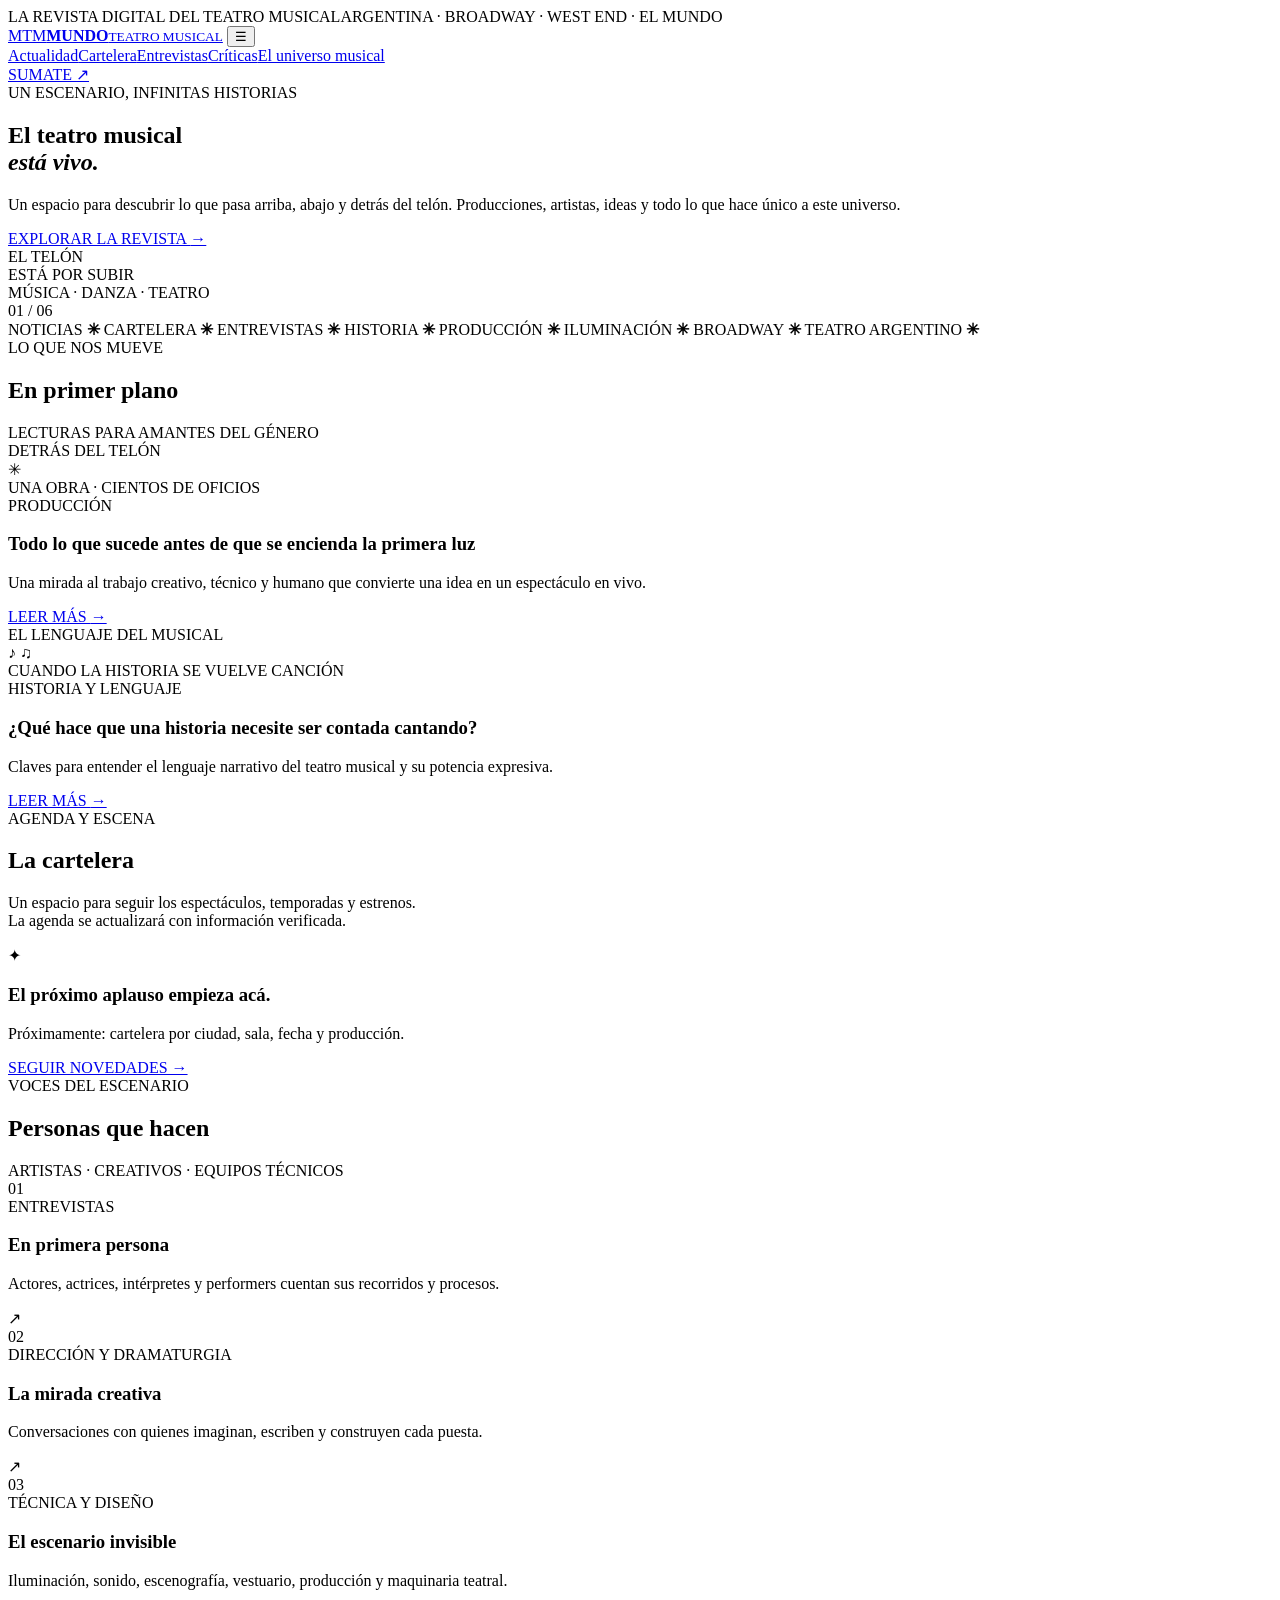
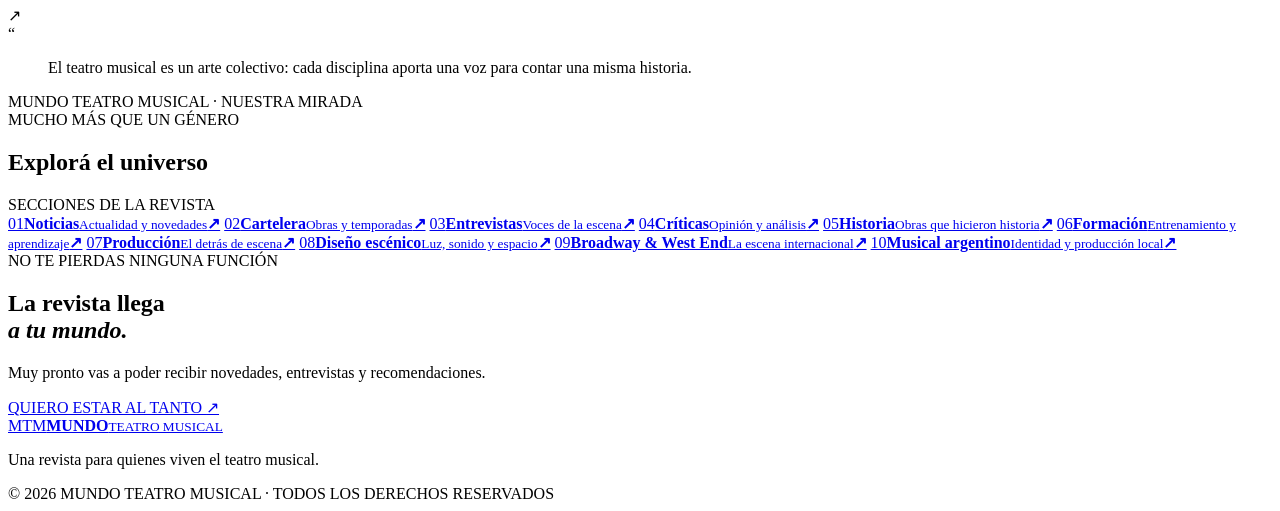
==== index.html @ 6a9abe7f "Crear portada editorial de Mundo Teatro Musical" ====
<!doctype html>
<html lang="es">
<head>
  <meta charset="utf-8">
  <meta name="viewport" content="width=device-width, initial-scale=1">
  <meta name="theme-color" content="#17121f">
  <meta name="description" content="Mundo Teatro Musical: noticias, entrevistas, cartelera, críticas e historias del teatro musical argentino e internacional.">
  <title>Mundo Teatro Musical | La revista</title>
  <link rel="preconnect" href="https://fonts.googleapis.com">
  <link rel="preconnect" href="https://fonts.gstatic.com" crossorigin>
  <link href="https://fonts.googleapis.com/css2?family=DM+Sans:wght@400;500;600;700&family=Playfair+Display:wght@600;700;800&display=swap" rel="stylesheet">
  <link rel="stylesheet" href="styles.css">
</head>
<body>
  <div class="topline"><span>LA REVISTA DIGITAL DEL TEATRO MUSICAL</span><span>ARGENTINA · BROADWAY · WEST END · EL MUNDO</span></div>
  <header class="site-header">
    <a class="brand" href="#inicio" aria-label="Mundo Teatro Musical, inicio"><span class="brand-mark">MTM</span><span><strong>MUNDO</strong><small>TEATRO MUSICAL</small></span></a>
    <button class="menu-toggle" id="menuToggle" aria-label="Abrir menú" aria-expanded="false">☰</button>
    <nav class="main-nav" id="mainNav">
      <a href="#actualidad">Actualidad</a><a href="#cartelera">Cartelera</a><a href="#entrevistas">Entrevistas</a><a href="#criticas">Críticas</a><a href="#universo">El universo musical</a>
    </nav>
    <a class="header-link" href="#newsletter">SUMATE <span>↗</span></a>
  </header>

  <main id="inicio">
    <section class="hero">
      <div class="hero-copy">
        <span class="eyebrow"><i></i> UN ESCENARIO, INFINITAS HISTORIAS</span>
        <h1>El teatro musical<br><em>está vivo.</em></h1>
        <p>Un espacio para descubrir lo que pasa arriba, abajo y detrás del telón. Producciones, artistas, ideas y todo lo que hace único a este universo.</p>
        <a class="button button-light" href="#actualidad">EXPLORAR LA REVISTA <span>→</span></a>
      </div>
      <div class="hero-art" aria-label="Ilustración abstracta de un escenario teatral">
        <div class="spotlight"></div><div class="curtain curtain-left"></div><div class="curtain curtain-right"></div>
        <div class="stage"><div class="stage-light"></div><span>EL TELÓN<br>ESTÁ POR SUBIR</span></div>
        <div class="hero-caption">MÚSICA · DANZA · TEATRO</div>
      </div>
      <div class="hero-index">01 <span>/</span> 06</div>
    </section>

    <section class="ticker" aria-label="Temas de la revista"><div>NOTICIAS <b>✳</b> CARTELERA <b>✳</b> ENTREVISTAS <b>✳</b> HISTORIA <b>✳</b> PRODUCCIÓN <b>✳</b> ILUMINACIÓN <b>✳</b> BROADWAY <b>✳</b> TEATRO ARGENTINO <b>✳</b></div></section>

    <section class="section-wrap" id="actualidad">
      <div class="section-heading"><div><span class="eyebrow">LO QUE NOS MUEVE</span><h2>En primer plano</h2></div><span class="section-note">LECTURAS PARA AMANTES DEL GÉNERO</span></div>
      <div class="featured-grid">
        <article class="feature-card">
          <div class="feature-visual visual-stage"><span class="visual-label">DETRÁS DEL TELÓN</span><div class="visual-symbol">✳</div><span class="visual-bottom">UNA OBRA · CIENTOS DE OFICIOS</span></div>
          <div class="feature-text"><span class="category">PRODUCCIÓN</span><h3>Todo lo que sucede antes de que se encienda la primera luz</h3><p>Una mirada al trabajo creativo, técnico y humano que convierte una idea en un espectáculo en vivo.</p><a href="#universo" class="text-link">LEER MÁS <span>→</span></a></div>
        </article>
        <article class="feature-card secondary-feature">
          <div class="feature-visual visual-notes"><span class="visual-label">EL LENGUAJE DEL MUSICAL</span><div class="music-notes">♪ ♫</div><span class="visual-bottom">CUANDO LA HISTORIA SE VUELVE CANCIÓN</span></div>
          <div class="feature-text"><span class="category">HISTORIA Y LENGUAJE</span><h3>¿Qué hace que una historia necesite ser contada cantando?</h3><p>Claves para entender el lenguaje narrativo del teatro musical y su potencia expresiva.</p><a href="#universo" class="text-link">LEER MÁS <span>→</span></a></div>
        </article>
      </div>
    </section>

    <section class="dark-section" id="cartelera">
      <div class="section-wrap">
        <div class="section-heading"><div><span class="eyebrow">AGENDA Y ESCENA</span><h2>La cartelera</h2></div><p class="section-note">Un espacio para seguir los espectáculos, temporadas y estrenos.<br>La agenda se actualizará con información verificada.</p></div>
        <div class="agenda-panel"><div class="agenda-icon">✦</div><div><h3>El próximo aplauso empieza acá.</h3><p>Próximamente: cartelera por ciudad, sala, fecha y producción.</p></div><a href="#newsletter" class="text-link">SEGUIR NOVEDADES →</a></div>
      </div>
    </section>

    <section class="section-wrap" id="entrevistas">
      <div class="section-heading"><div><span class="eyebrow">VOCES DEL ESCENARIO</span><h2>Personas que hacen</h2></div><span class="section-note">ARTISTAS · CREATIVOS · EQUIPOS TÉCNICOS</span></div>
      <div class="people-grid">
        <article class="people-card"><div class="people-number">01</div><div><span class="category">ENTREVISTAS</span><h3>En primera persona</h3><p>Actores, actrices, intérpretes y performers cuentan sus recorridos y procesos.</p></div><span class="arrow-round">↗</span></article>
        <article class="people-card"><div class="people-number">02</div><div><span class="category">DIRECCIÓN Y DRAMATURGIA</span><h3>La mirada creativa</h3><p>Conversaciones con quienes imaginan, escriben y construyen cada puesta.</p></div><span class="arrow-round">↗</span></article>
        <article class="people-card"><div class="people-number">03</div><div><span class="category">TÉCNICA Y DISEÑO</span><h3>El escenario invisible</h3><p>Iluminación, sonido, escenografía, vestuario, producción y maquinaria teatral.</p></div><span class="arrow-round">↗</span></article>
      </div>
    </section>

    <section class="quote-band" id="criticas"><span class="quote-mark">“</span><blockquote>El teatro musical es un arte colectivo: cada disciplina aporta una voz para contar una misma historia.</blockquote><span class="quote-credit">MUNDO TEATRO MUSICAL · NUESTRA MIRADA</span></section>

    <section class="section-wrap universe" id="universo">
      <div class="section-heading"><div><span class="eyebrow">MUCHO MÁS QUE UN GÉNERO</span><h2>Explorá el universo</h2></div><span class="section-note">SECCIONES DE LA REVISTA</span></div>
      <div class="topic-grid">
        <a href="#actualidad"><span>01</span><strong>Noticias</strong><small>Actualidad y novedades</small><b>↗</b></a>
        <a href="#cartelera"><span>02</span><strong>Cartelera</strong><small>Obras y temporadas</small><b>↗</b></a>
        <a href="#entrevistas"><span>03</span><strong>Entrevistas</strong><small>Voces de la escena</small><b>↗</b></a>
        <a href="#criticas"><span>04</span><strong>Críticas</strong><small>Opinión y análisis</small><b>↗</b></a>
        <a href="#universo"><span>05</span><strong>Historia</strong><small>Obras que hicieron historia</small><b>↗</b></a>
        <a href="#universo"><span>06</span><strong>Formación</strong><small>Entrenamiento y aprendizaje</small><b>↗</b></a>
        <a href="#universo"><span>07</span><strong>Producción</strong><small>El detrás de escena</small><b>↗</b></a>
        <a href="#universo"><span>08</span><strong>Diseño escénico</strong><small>Luz, sonido y espacio</small><b>↗</b></a>
        <a href="#universo"><span>09</span><strong>Broadway & West End</strong><small>La escena internacional</small><b>↗</b></a>
        <a href="#universo"><span>10</span><strong>Musical argentino</strong><small>Identidad y producción local</small><b>↗</b></a>
      </div>
    </section>

    <section class="newsletter" id="newsletter"><div><span class="eyebrow">NO TE PIERDAS NINGUNA FUNCIÓN</span><h2>La revista llega<br><em>a tu mundo.</em></h2><p>Muy pronto vas a poder recibir novedades, entrevistas y recomendaciones.</p></div><a class="button button-dark" href="mailto:hola@mundoteatromusical.com?subject=Quiero%20seguir%20Mundo%20Teatro%20Musical">QUIERO ESTAR AL TANTO <span>↗</span></a></section>
  </main>
  <footer><a class="brand footer-brand" href="#inicio"><span class="brand-mark">MTM</span><span><strong>MUNDO</strong><small>TEATRO MUSICAL</small></span></a><p>Una revista para quienes viven el teatro musical.</p><span class="copyright">© 2026 MUNDO TEATRO MUSICAL · TODOS LOS DERECHOS RESERVADOS</span></footer>
  <script src="app.js"></script>
</body>
</html>
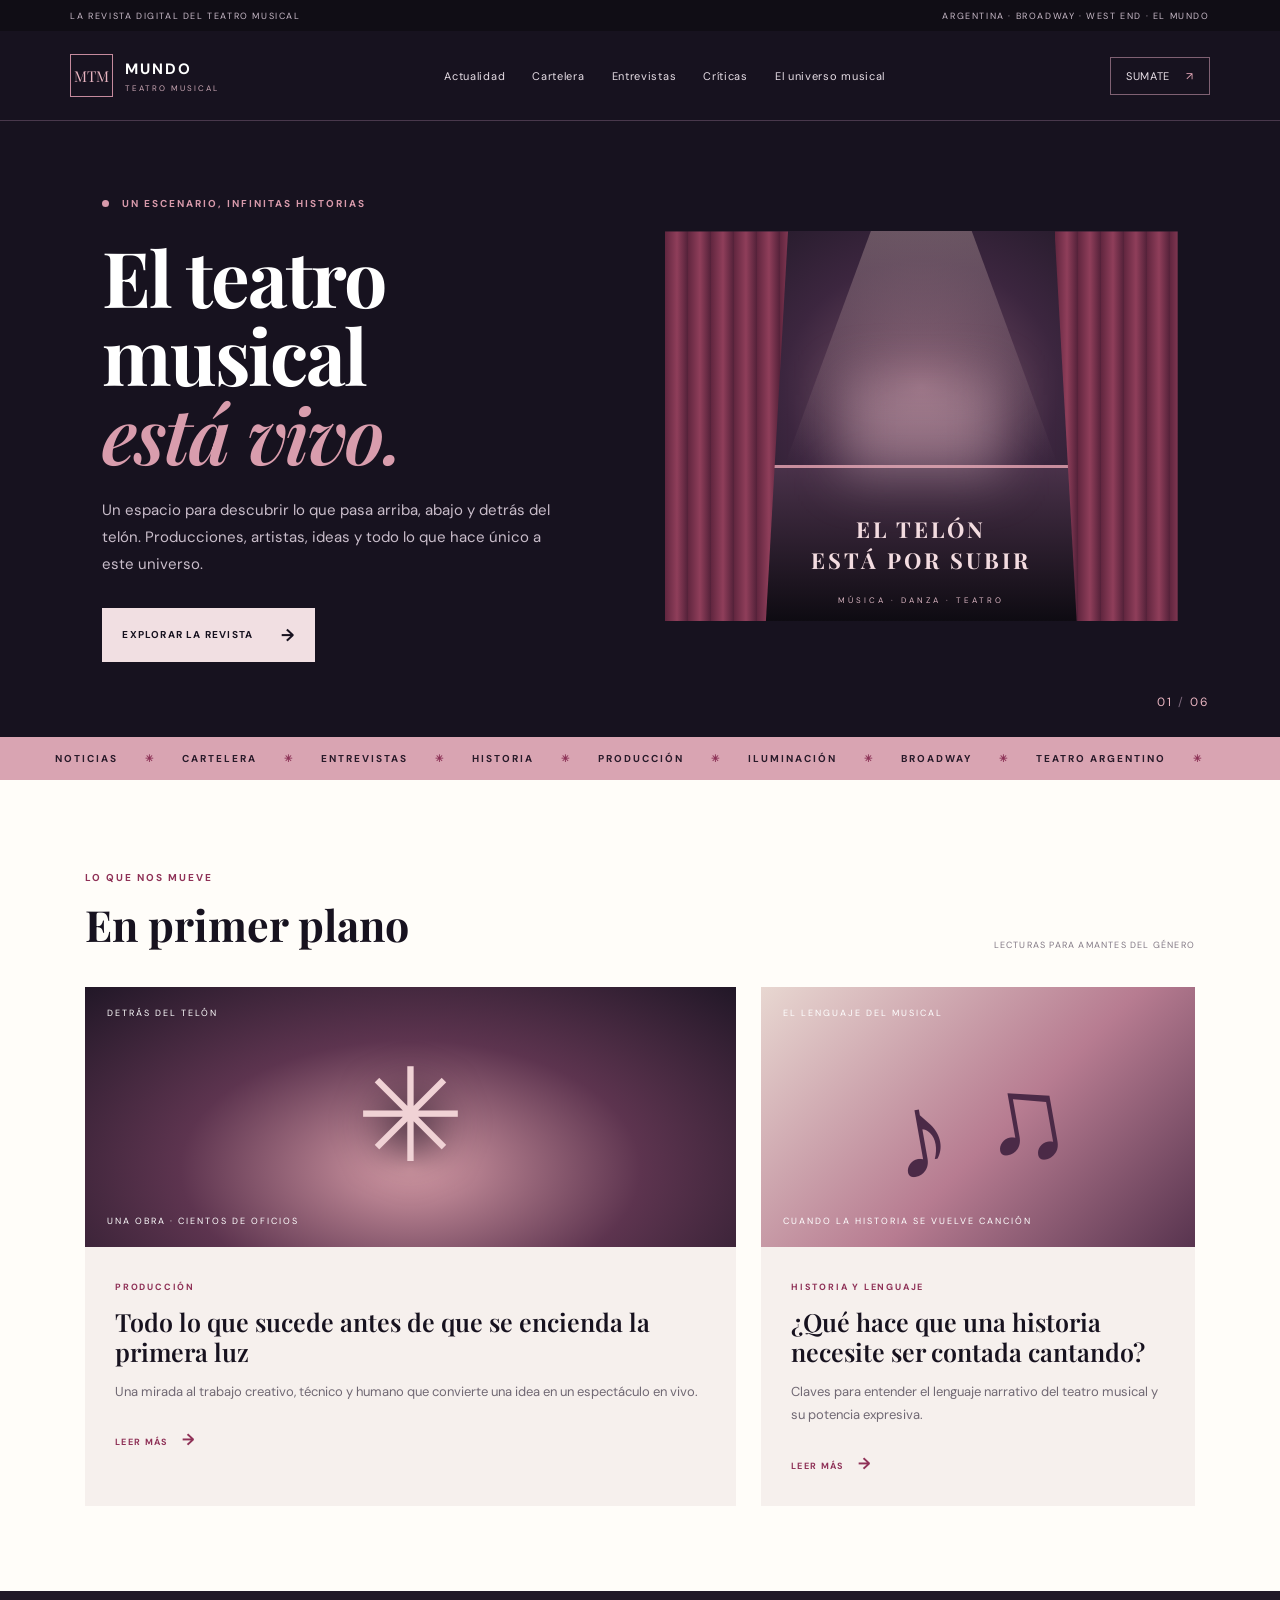
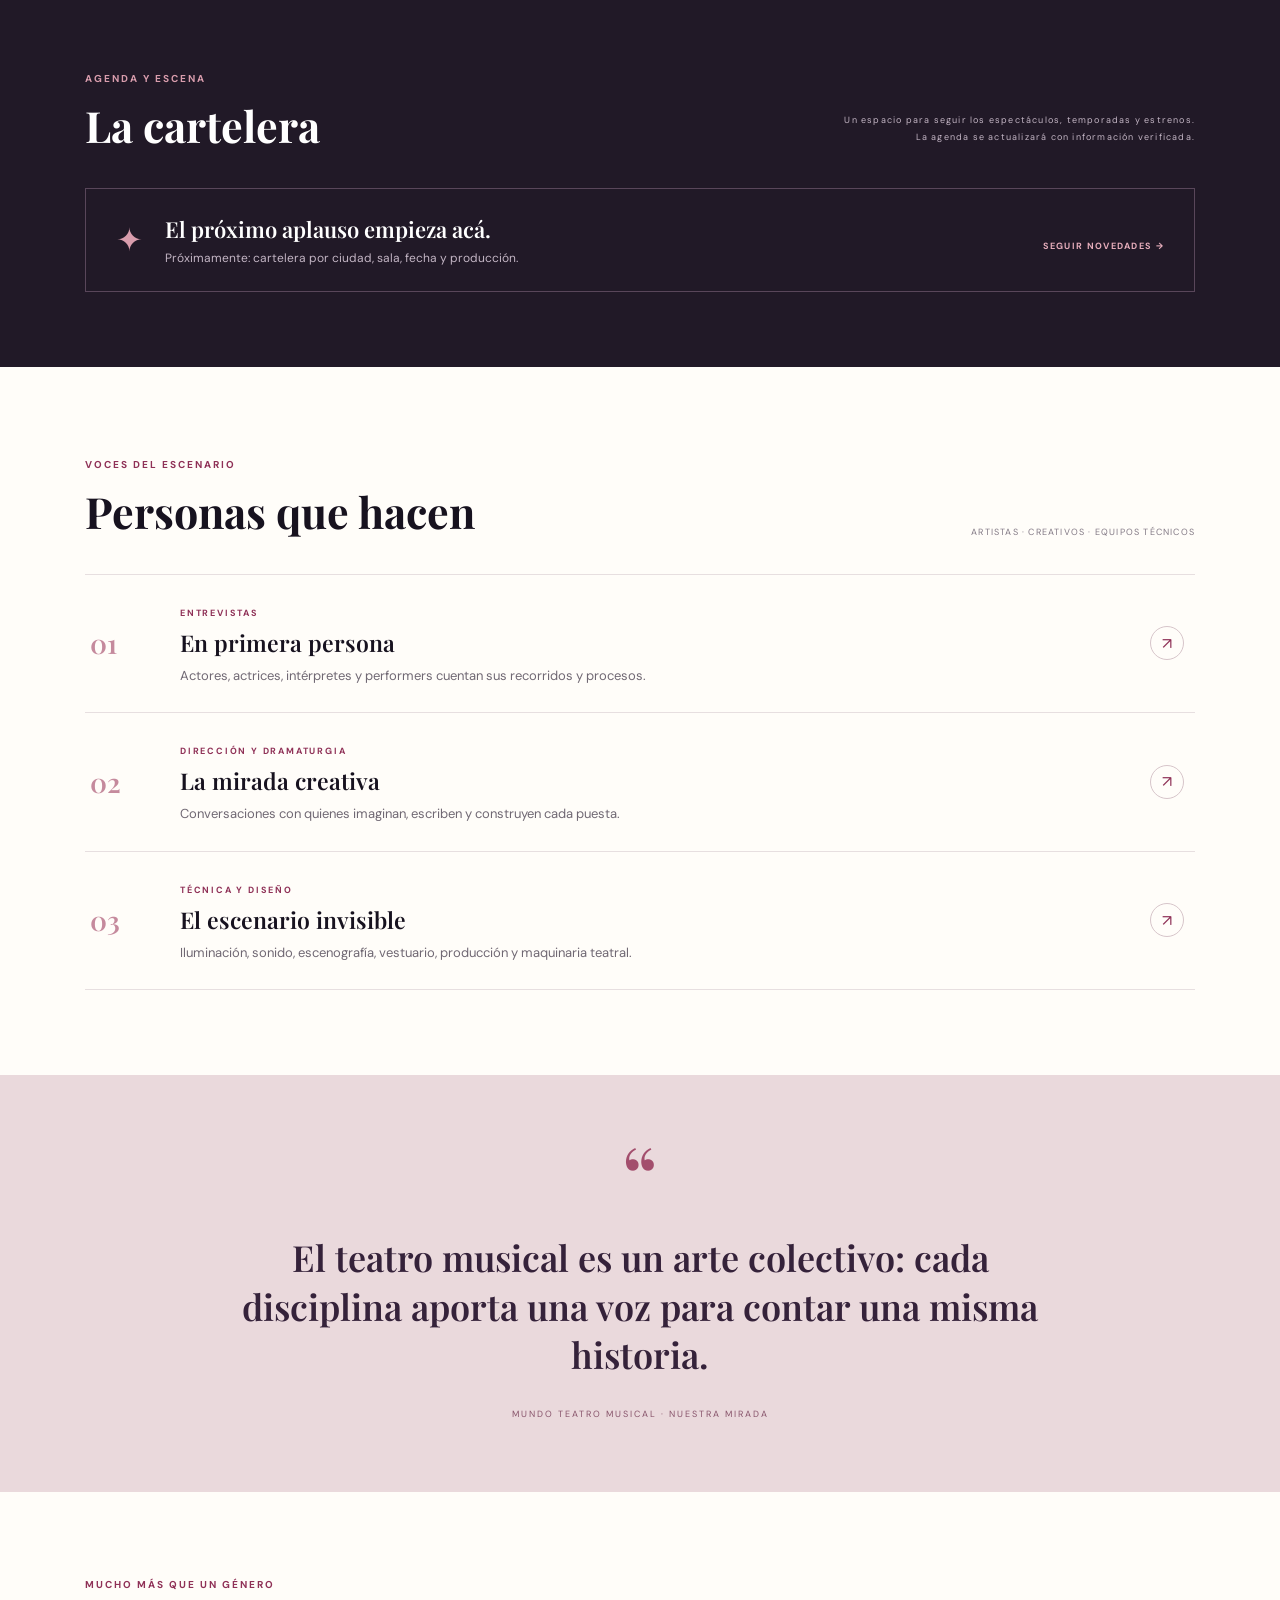
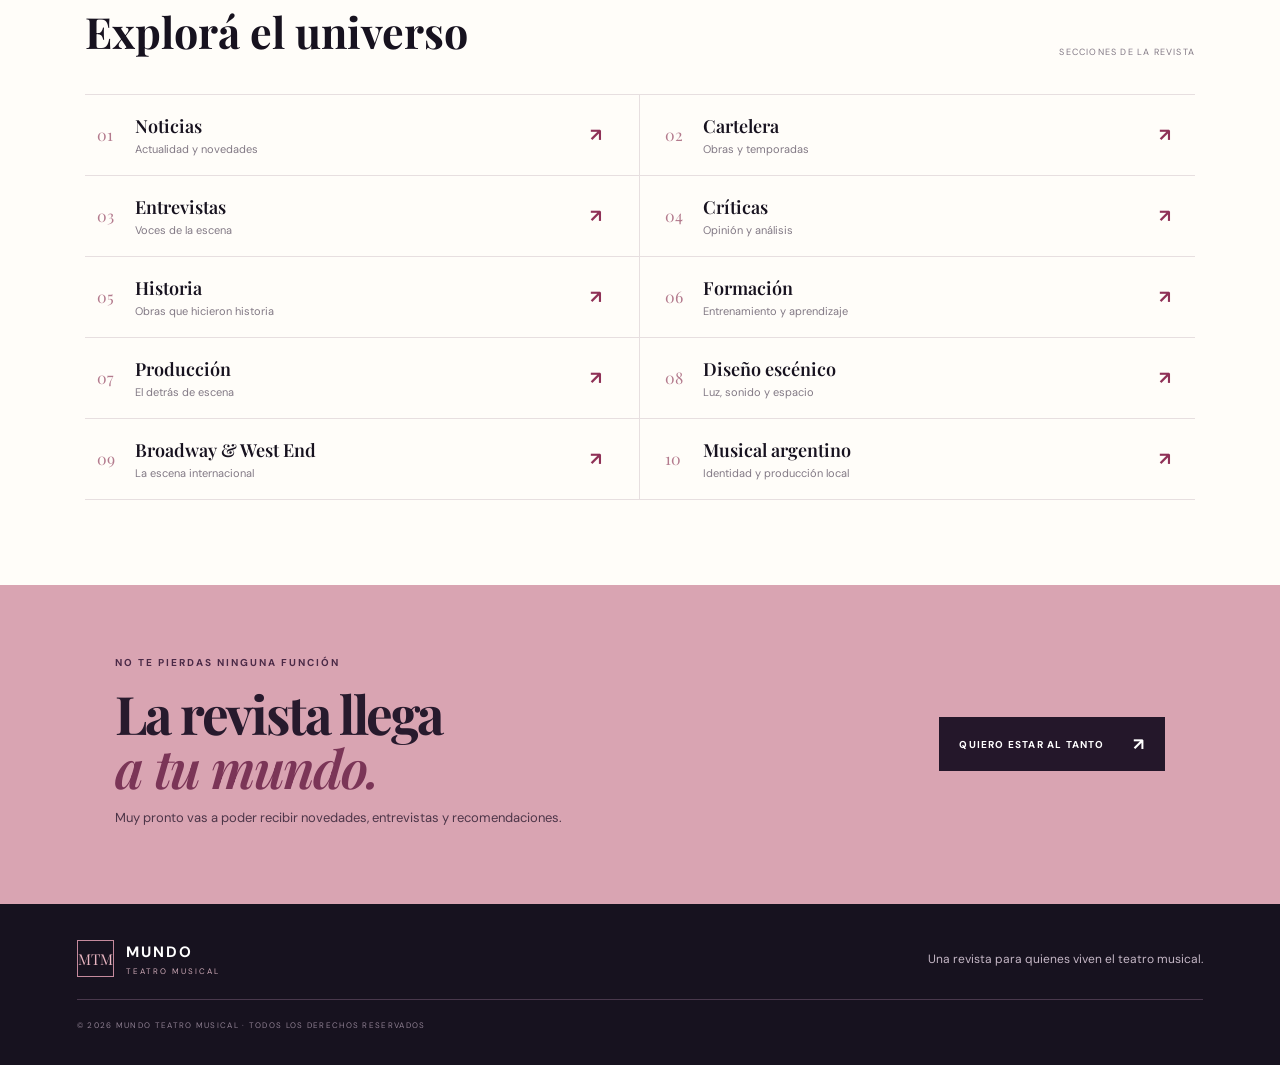
==== commit 0dfc3cab: "Conectar navegación con módulo de cartelera" ====
--- a/index.html
+++ b/index.html
@@ -17,7 +17,7 @@
     <a class="brand" href="#inicio" aria-label="Mundo Teatro Musical, inicio"><span class="brand-mark">MTM</span><span><strong>MUNDO</strong><small>TEATRO MUSICAL</small></span></a>
     <button class="menu-toggle" id="menuToggle" aria-label="Abrir menú" aria-expanded="false">☰</button>
     <nav class="main-nav" id="mainNav">
-      <a href="#actualidad">Actualidad</a><a href="#cartelera">Cartelera</a><a href="#entrevistas">Entrevistas</a><a href="#criticas">Críticas</a><a href="#universo">El universo musical</a>
+      <a href="#actualidad">Actualidad</a><a href="cartelera.html">Cartelera</a><a href="#entrevistas">Entrevistas</a><a href="#criticas">Críticas</a><a href="#universo">El universo musical</a>
     </nav>
     <a class="header-link" href="#newsletter">SUMATE <span>↗</span></a>
   </header>
--- a/styles.css
+++ b/styles.css
@@ -0,0 +1 @@
+:root{--ink:#17121f;--plum:#332039;--wine:#8f3157;--rose:#dba0ad;--cream:#f5f0e9;--paper:#fffdf9;--muted:#827985;--line:#e7dfe0}*{box-sizing:border-box}html{scroll-behavior:smooth}body{margin:0;background:var(--paper);color:var(--ink);font-family:"DM Sans",sans-serif}.topline{height:31px;padding:0 5.5%;display:flex;justify-content:space-between;align-items:center;background:#100d15;color:#c8bac8;font-size:9px;letter-spacing:1.6px}.site-header{height:90px;padding:0 5.5%;display:flex;align-items:center;justify-content:space-between;background:var(--ink);color:white;border-bottom:1px solid #49384c;position:sticky;top:0;z-index:10}.brand{display:flex;gap:12px;align-items:center;color:white;text-decoration:none}.brand-mark{width:43px;height:43px;border:1px solid #c58a9d;color:#e9b5c1;display:grid;place-items:center;font-family:"Playfair Display";font-size:15px}.brand strong,.brand small{display:block;letter-spacing:2px}.brand strong{font-size:15px}.brand small{font-size:8px;color:#cba8b5;margin-top:4px}.main-nav{display:flex;gap:27px}.main-nav a,.header-link{font-size:11px;letter-spacing:.7px;text-decoration:none;color:#e8dfe7}.main-nav a:hover,.header-link:hover{color:#e7a9bb}.header-link{border:1px solid #806173;padding:11px 15px}.header-link span{margin-left:12px;color:#e5a8b8}.menu-toggle{display:none;background:none;border:0;color:white;font-size:24px}.hero{min-height:570px;background:var(--ink);color:white;padding:70px 8% 75px;display:grid;grid-template-columns:1fr 1fr;align-items:center;position:relative;overflow:hidden}.hero-copy{position:relative;z-index:2}.eyebrow{font-size:10px;letter-spacing:2px;color:var(--wine);font-weight:700}.hero .eyebrow{color:#d89aab}.eyebrow i{display:inline-block;width:7px;height:7px;background:#d89aab;border-radius:50%;margin-right:9px}.hero h1,.newsletter h2{font:700 clamp(48px,6vw,82px)/1.02 "Playfair Display",serif;letter-spacing:-2px;margin:25px 0}.hero h1 em,.newsletter h2 em{color:#d99dad;font-weight:600}.hero-copy p{max-width:460px;color:#c9bdca;line-height:1.8;font-size:15px;margin-bottom:30px}.button{display:inline-flex;gap:28px;align-items:center;padding:16px 20px;text-decoration:none;font-size:10px;letter-spacing:1.2px;font-weight:700}.button-light{background:#f1dfe2;color:var(--ink)}.button span{font-size:17px}.hero-art{height:390px;position:relative;margin-left:25px;background:radial-gradient(ellipse at 50% 40%,#795269 0,#3c263f 38%,#1d1724 75%);overflow:hidden}.spotlight{position:absolute;top:-40px;left:50%;transform:translateX(-50%);width:70%;height:100%;background:linear-gradient(180deg,#f4d6ce55,transparent 70%);clip-path:polygon(40% 0,60% 0,100% 100%,0 100%)}.curtain{position:absolute;top:0;bottom:0;width:24%;background:repeating-linear-gradient(90deg,#61263f,#8f3e5a 12px,#532139 23px);z-index:1}.curtain-left{left:0;clip-path:polygon(0 0,100% 0,82% 100%,0 100%)}.curtain-right{right:0;clip-path:polygon(0 0,100% 0,100% 100%,18% 100%)}.stage{position:absolute;bottom:0;left:19%;right:19%;height:40%;background:linear-gradient(0deg,#0e0b12,#493149);border-top:3px solid #c78d9d;display:grid;place-items:center;text-align:center;font:700 22px/1.4 "Playfair Display";letter-spacing:3px;color:#f3dce0}.stage-light{position:absolute;top:-90px;left:25%;right:25%;height:100px;background:#edc7d055;filter:blur(25px)}.hero-caption{position:absolute;bottom:16px;left:0;right:0;text-align:center;font-size:8px;letter-spacing:3px;color:#d9b5c1}.hero-index{position:absolute;right:5.5%;bottom:27px;color:#e9b5c1;font-size:12px;letter-spacing:2px}.hero-index span{color:#7c687c}.ticker{background:#d9a4b2;color:#281a29;overflow:hidden;white-space:nowrap;padding:15px 0;font-size:10px;font-weight:700;letter-spacing:2px}.ticker div{text-align:center}.ticker b{padding:0 23px;color:#8c3156}.section-wrap{max-width:1180px;margin:auto;padding:85px 35px}.section-heading{display:flex;justify-content:space-between;align-items:end;margin-bottom:34px}.section-heading h2{font:700 43px "Playfair Display";margin:9px 0 0}.section-note{font-size:9px;line-height:1.8;letter-spacing:1.2px;color:var(--muted);text-align:right}.featured-grid{display:grid;grid-template-columns:1.2fr .8fr;gap:25px}.feature-card{background:#f6f0ed}.feature-visual{height:260px;position:relative;overflow:hidden;display:flex;align-items:center;justify-content:center}.visual-stage{background:radial-gradient(ellipse at 50% 70%,#d59ba6,#5d344f 50%,#211727 100%)}.visual-notes{background:linear-gradient(135deg,#e8d7d1,#b77c91 55%,#58344f)}.visual-label,.visual-bottom{position:absolute;left:22px;color:white;font-size:9px;letter-spacing:2px}.visual-label{top:20px}.visual-bottom{bottom:20px}.visual-symbol{font-size:130px;color:#f0d2d5;text-shadow:0 10px 35px #281a29}.music-notes{font:120px "Playfair Display";color:#4b2a47;transform:rotate(-10deg)}.feature-text{padding:27px 30px 32px}.category{font-size:9px;letter-spacing:1.8px;color:var(--wine);font-weight:700}.feature-text h3{font:600 25px/1.2 "Playfair Display";margin:12px 0}.feature-text p,.people-card p{font-size:13px;line-height:1.8;color:#706873}.text-link{display:inline-block;margin-top:13px;text-decoration:none;color:var(--wine);font-size:9px;letter-spacing:1.3px;font-weight:700}.text-link span{font-size:16px;margin-left:10px}.dark-section{background:#211927;color:white}.dark-section .section-wrap{padding-top:75px;padding-bottom:75px}.dark-section .section-heading h2{color:white}.dark-section .eyebrow{color:#d99dad}.dark-section .section-note{color:#c3b5c4}.agenda-panel{border:1px solid #59465a;padding:25px 30px;display:flex;align-items:center;gap:22px}.agenda-icon{font-size:32px;color:#d99dad}.agenda-panel h3{font:600 22px "Playfair Display";margin:0 0 6px}.agenda-panel p{color:#c3b5c4;font-size:12px;margin:0}.agenda-panel .text-link{margin-left:auto;color:#e6adbb;white-space:nowrap}.people-grid{border-top:1px solid var(--line)}.people-card{display:grid;grid-template-columns:75px 1fr 40px;gap:15px;align-items:center;padding:25px 5px;border-bottom:1px solid var(--line)}.people-number{font:600 27px "Playfair Display";color:#c58a9d}.people-card h3{font:600 23px "Playfair Display";margin:6px 0}.people-card p{margin:0}.arrow-round{width:34px;height:34px;border:1px solid #d7c5ca;border-radius:50%;display:grid;place-items:center;color:var(--wine)}.quote-band{background:#ead9dc;padding:70px 15%;text-align:center}.quote-mark{font:90px "Playfair Display";color:#a34e6d;line-height:.7}.quote-band blockquote{font:600 clamp(23px,3vw,36px)/1.35 "Playfair Display";max-width:820px;margin:15px auto 22px;color:#35223a}.quote-credit{font-size:9px;letter-spacing:2px;color:#88546b}.universe{padding-top:80px}.topic-grid{display:grid;grid-template-columns:repeat(2,1fr);border-top:1px solid var(--line)}.topic-grid a{padding:19px 12px;border-bottom:1px solid var(--line);display:grid;grid-template-columns:38px 1fr 24px;grid-template-rows:auto auto;text-decoration:none;color:var(--ink);align-items:center}.topic-grid a:nth-child(odd){border-right:1px solid var(--line);padding-right:25px}.topic-grid a:nth-child(even){padding-left:25px}.topic-grid a>span{grid-row:1/3;color:#b37a8d;font:16px "Playfair Display"}.topic-grid strong{font:600 18px "Playfair Display"}.topic-grid small{font-size:11px;color:var(--muted);margin-top:4px}.topic-grid b{grid-column:3;grid-row:1/3;color:var(--wine);font-size:18px}.topic-grid a:hover strong{color:var(--wine)}.newsletter{background:#d9a4b2;padding:65px 9%;display:flex;align-items:center;justify-content:space-between;gap:30px}.newsletter .eyebrow{color:#4b2a47}.newsletter h2{font-size:53px;color:#271a2d;margin:15px 0}.newsletter h2 em{color:#7b3557}.newsletter p{font-size:13px;color:#4d3548}.button-dark{background:#24172a;color:white}footer{background:#17121f;color:white;padding:35px 6%;display:flex;align-items:center;justify-content:space-between;gap:20px;flex-wrap:wrap}footer p{font-size:12px;color:#c5b7c6}.footer-brand .brand-mark{width:37px;height:37px}.copyright{width:100%;border-top:1px solid #49384c;padding-top:20px;color:#8e7f91;font-size:8px;letter-spacing:1.3px}@media(max-width:900px){.main-nav{gap:13px}.main-nav a{font-size:10px}.hero{padding-left:6%;padding-right:6%}.hero-art{height:330px}.header-link{display:none}}@media(max-width:680px){.topline{font-size:7px;padding:0 12px}.topline span:last-child{display:none}.site-header{height:72px;padding:0 20px}.menu-toggle{display:block}.main-nav{display:none;position:absolute;top:72px;left:0;right:0;background:#211927;padding:18px 25px;flex-direction:column}.main-nav.open{display:flex}.main-nav a{font-size:13px;padding:8px}.hero{display:block;padding:60px 25px 75px}.hero h1{font-size:57px}.hero-art{margin:45px 0 0;height:290px}.hero-index{bottom:18px}.section-wrap{padding:60px 22px}.section-heading{display:block}.section-note{text-align:left;display:block;margin-top:15px}.section-heading h2{font-size:36px}.featured-grid{grid-template-columns:1fr}.feature-visual{height:220px}.agenda-panel{align-items:flex-start;flex-wrap:wrap;padding:22px}.agenda-panel .text-link{margin-left:53px}.people-card{grid-template-columns:42px 1fr 32px}.people-card h3{font-size:20px}.quote-band{padding:55px 25px}.topic-grid{grid-template-columns:1fr}.topic-grid a:nth-child(odd){border-right:0;padding-right:12px}.topic-grid a:nth-child(even){padding-left:12px}.newsletter{padding:50px 25px;display:block}.newsletter h2{font-size:46px}.newsletter .button{margin-top:20px}footer{padding:30px 22px}footer p{width:100%}}
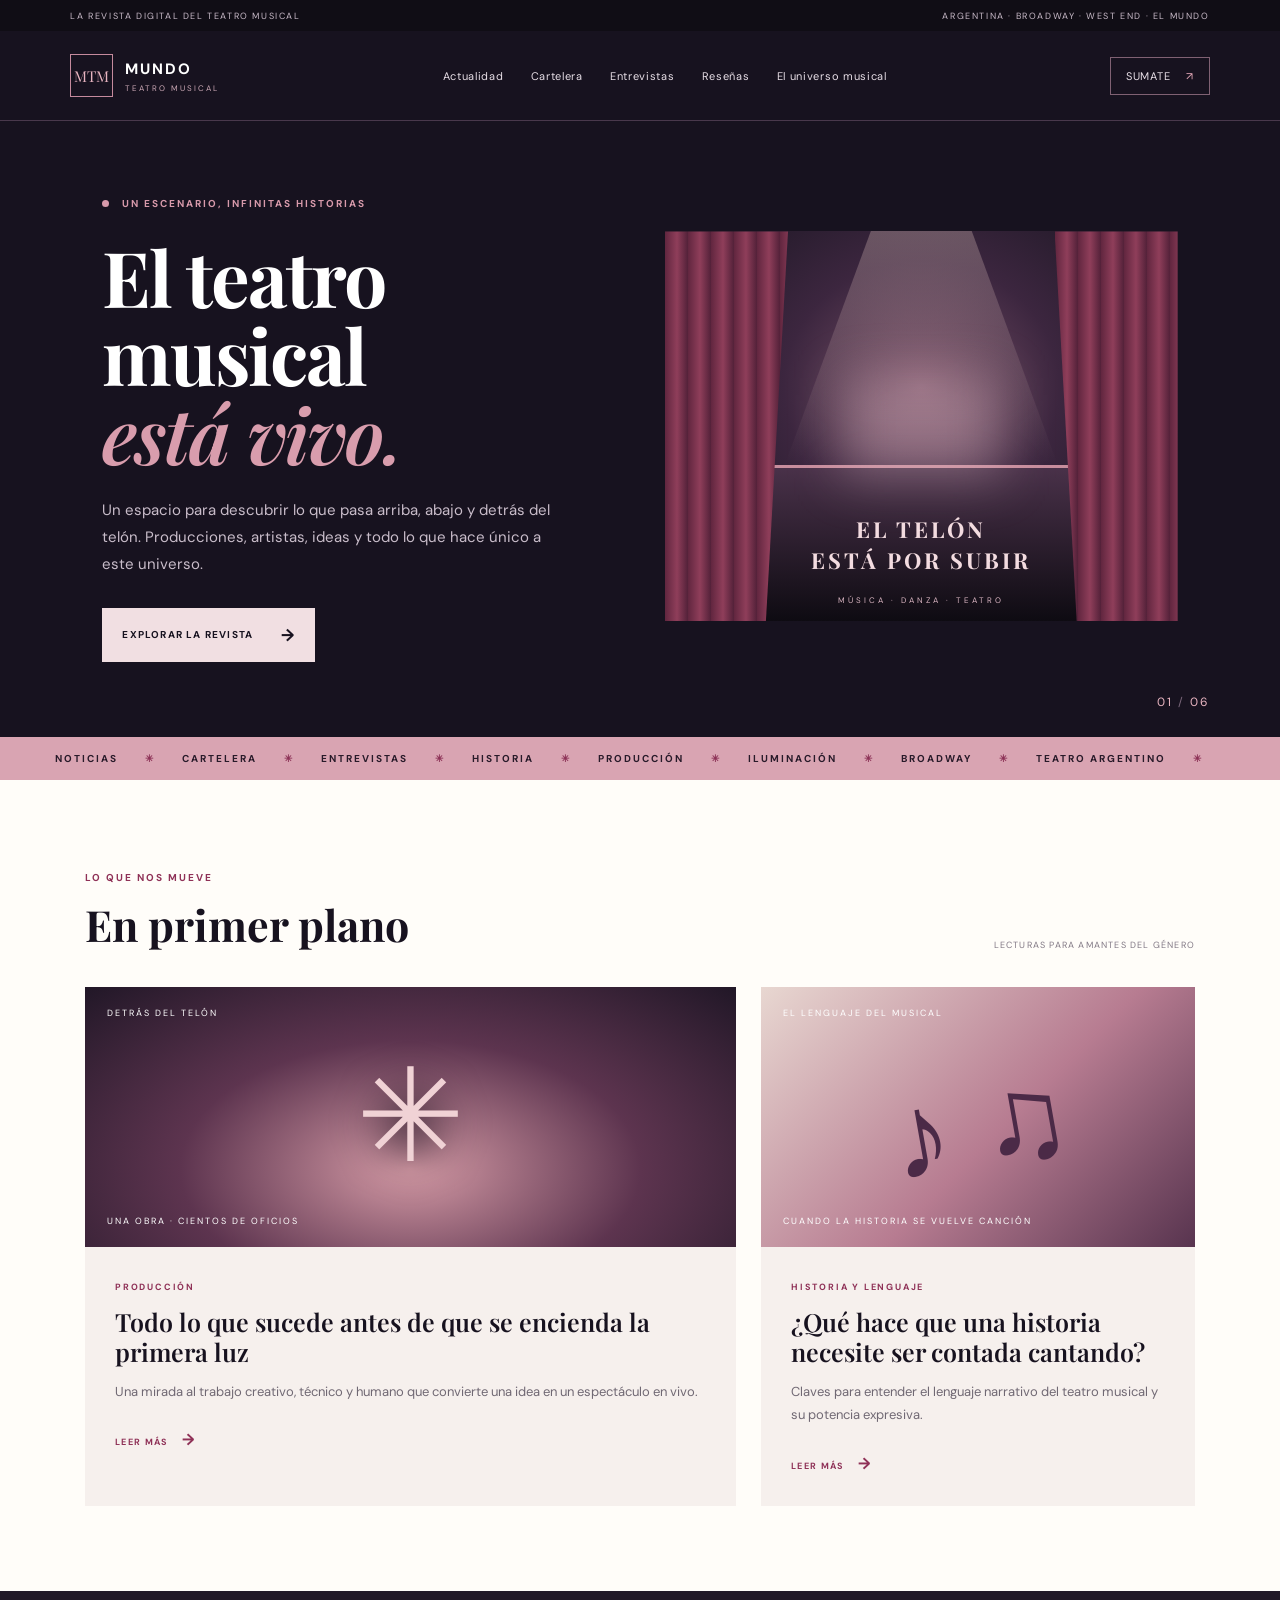
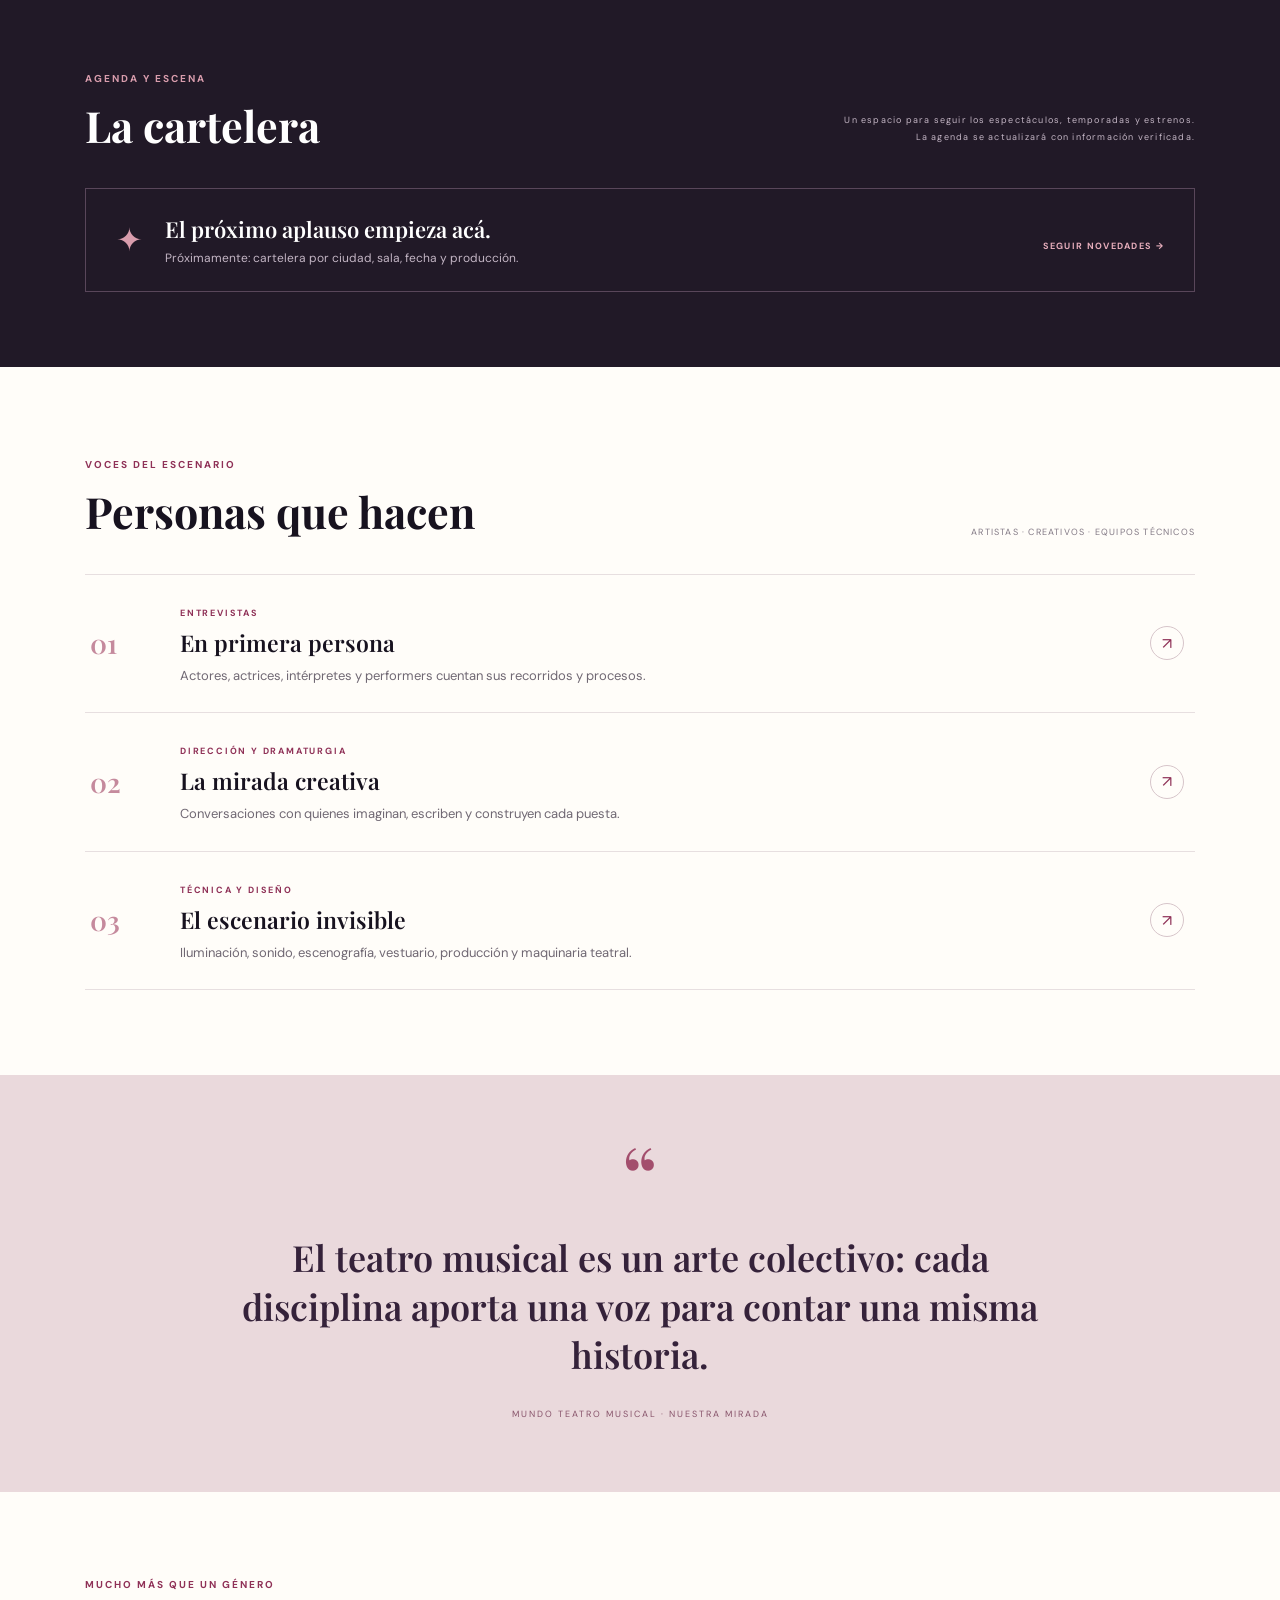
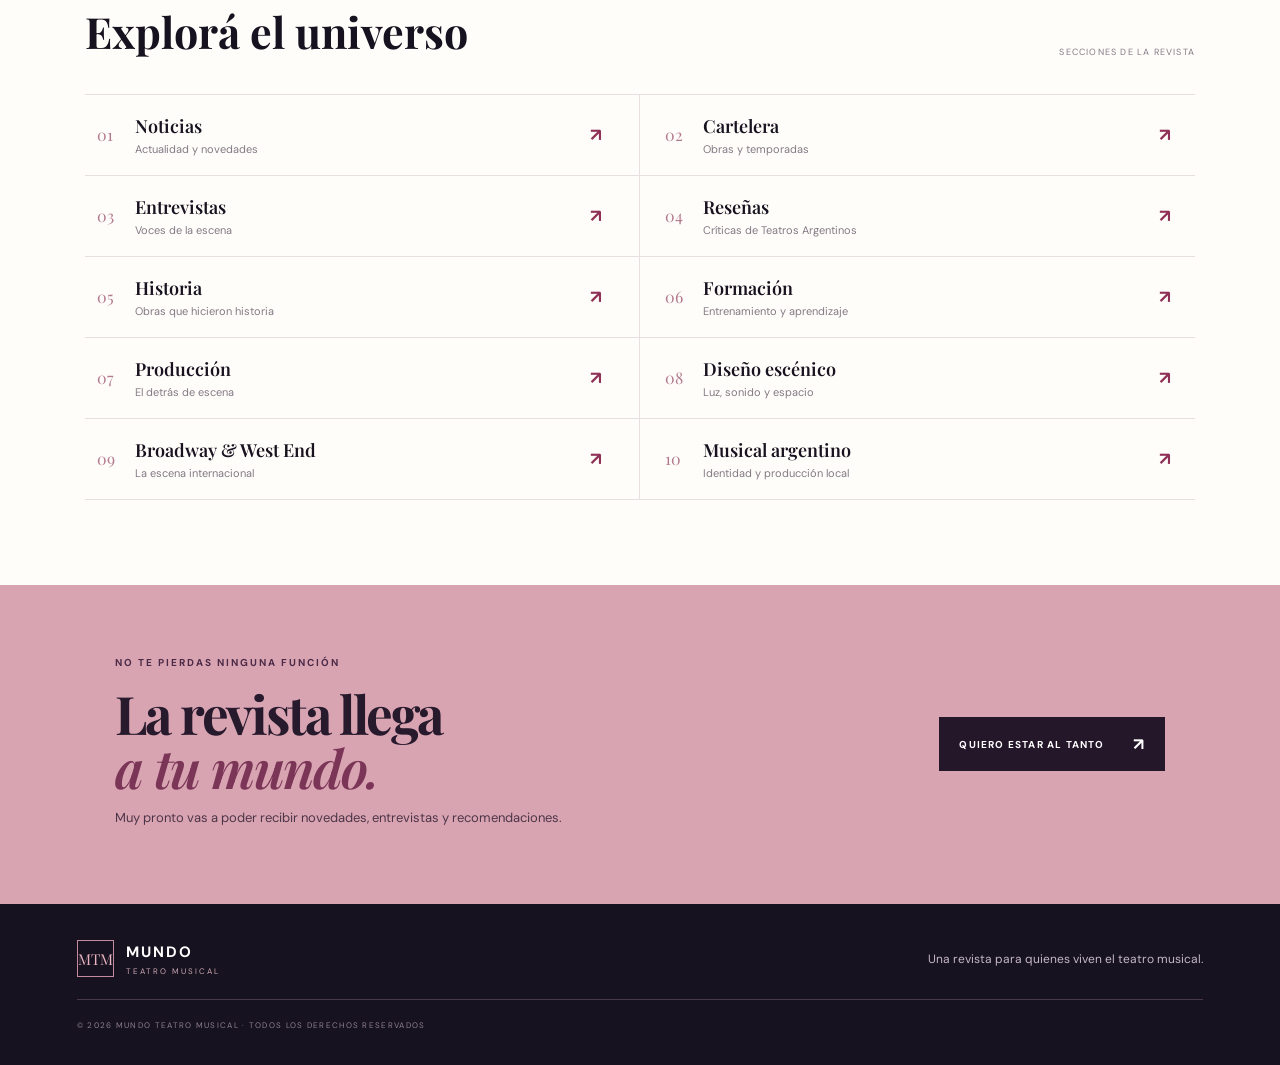
==== commit 03a3e14f: "Link reviews section from site navigation" ====
--- a/index.html
+++ b/index.html
@@ -17,7 +17,7 @@
     <a class="brand" href="#inicio" aria-label="Mundo Teatro Musical, inicio"><span class="brand-mark">MTM</span><span><strong>MUNDO</strong><small>TEATRO MUSICAL</small></span></a>
     <button class="menu-toggle" id="menuToggle" aria-label="Abrir menú" aria-expanded="false">☰</button>
     <nav class="main-nav" id="mainNav">
-      <a href="#actualidad">Actualidad</a><a href="cartelera.html">Cartelera</a><a href="#entrevistas">Entrevistas</a><a href="#criticas">Críticas</a><a href="#universo">El universo musical</a>
+      <a href="#actualidad">Actualidad</a><a href="cartelera.html">Cartelera</a><a href="#entrevistas">Entrevistas</a><a href="resenas.html">Reseñas</a><a href="#universo">El universo musical</a>
     </nav>
     <a class="header-link" href="#newsletter">SUMATE <span>↗</span></a>
   </header>
@@ -78,7 +78,7 @@
         <a href="#actualidad"><span>01</span><strong>Noticias</strong><small>Actualidad y novedades</small><b>↗</b></a>
         <a href="#cartelera"><span>02</span><strong>Cartelera</strong><small>Obras y temporadas</small><b>↗</b></a>
         <a href="#entrevistas"><span>03</span><strong>Entrevistas</strong><small>Voces de la escena</small><b>↗</b></a>
-        <a href="#criticas"><span>04</span><strong>Críticas</strong><small>Opinión y análisis</small><b>↗</b></a>
+        <a href="resenas.html"><span>04</span><strong>Reseñas</strong><small>Críticas de Teatros Argentinos</small><b>↗</b></a>
         <a href="#universo"><span>05</span><strong>Historia</strong><small>Obras que hicieron historia</small><b>↗</b></a>
         <a href="#universo"><span>06</span><strong>Formación</strong><small>Entrenamiento y aprendizaje</small><b>↗</b></a>
         <a href="#universo"><span>07</span><strong>Producción</strong><small>El detrás de escena</small><b>↗</b></a>
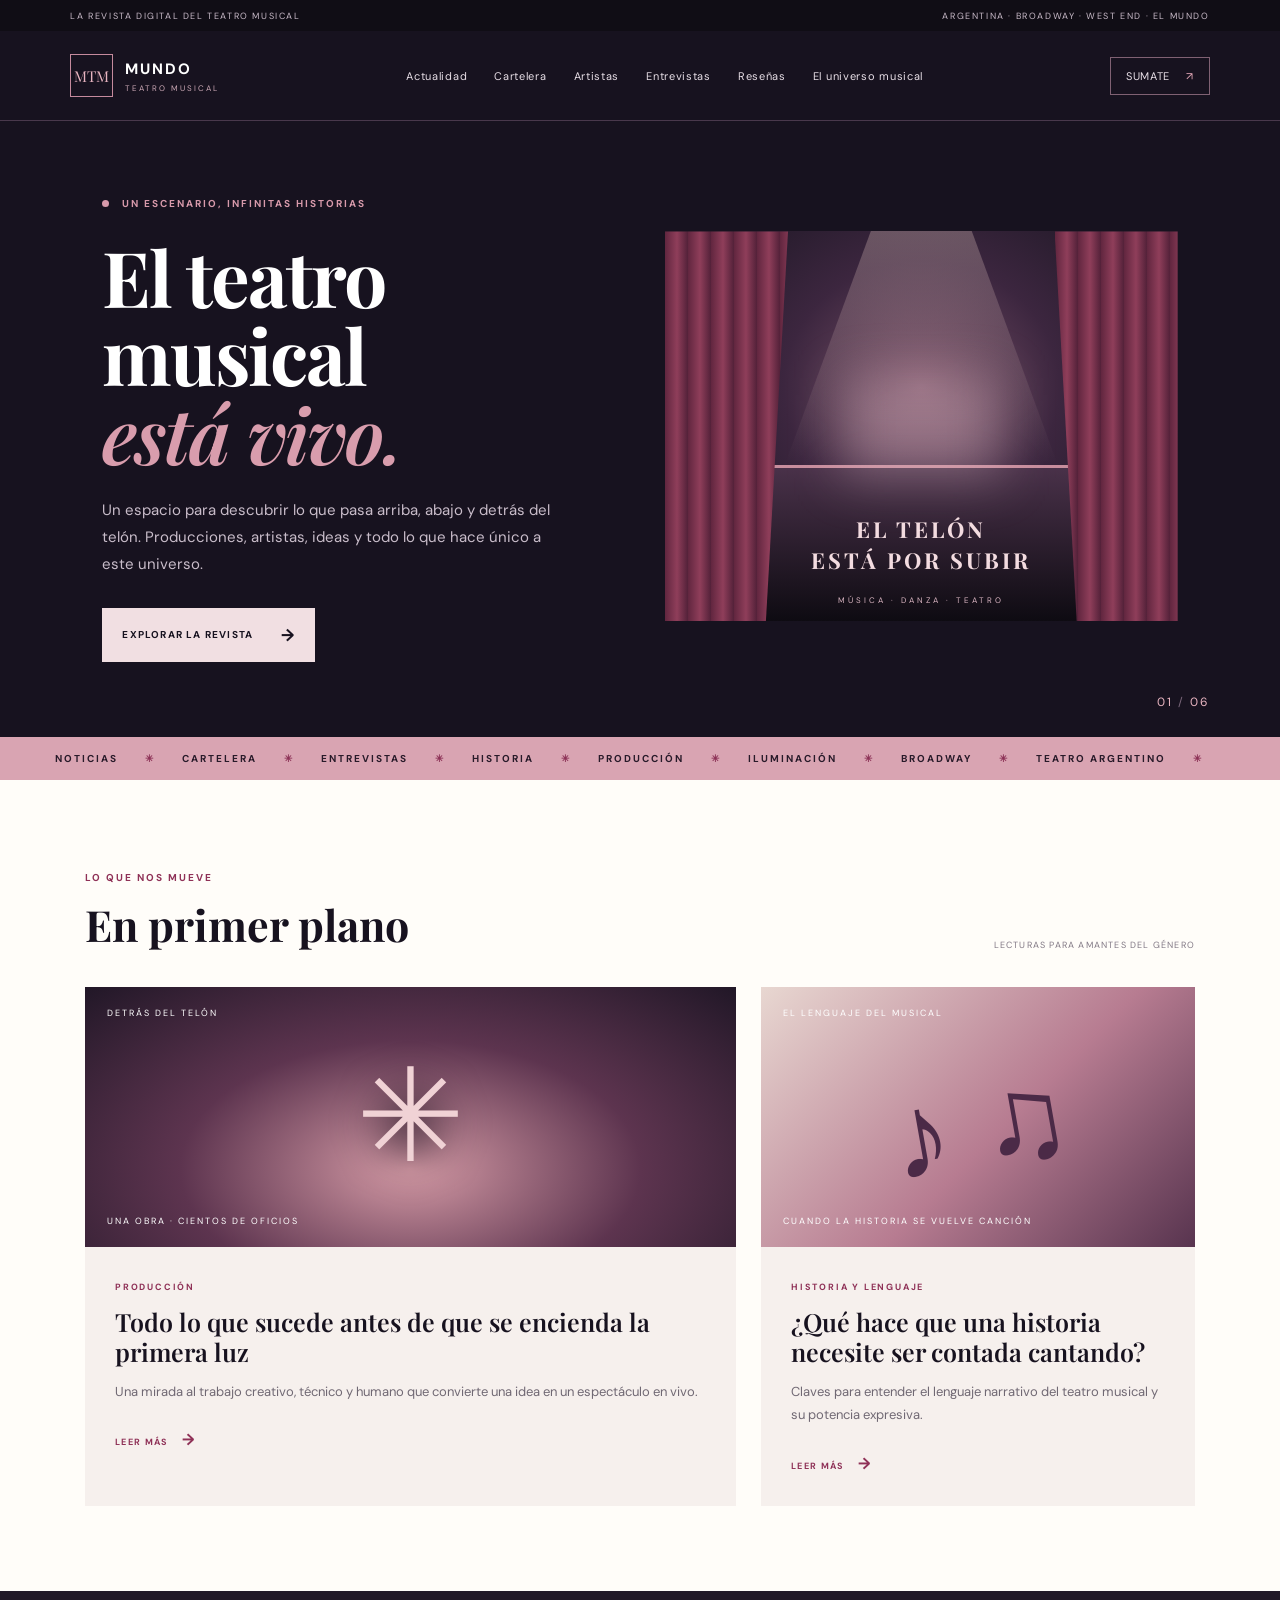
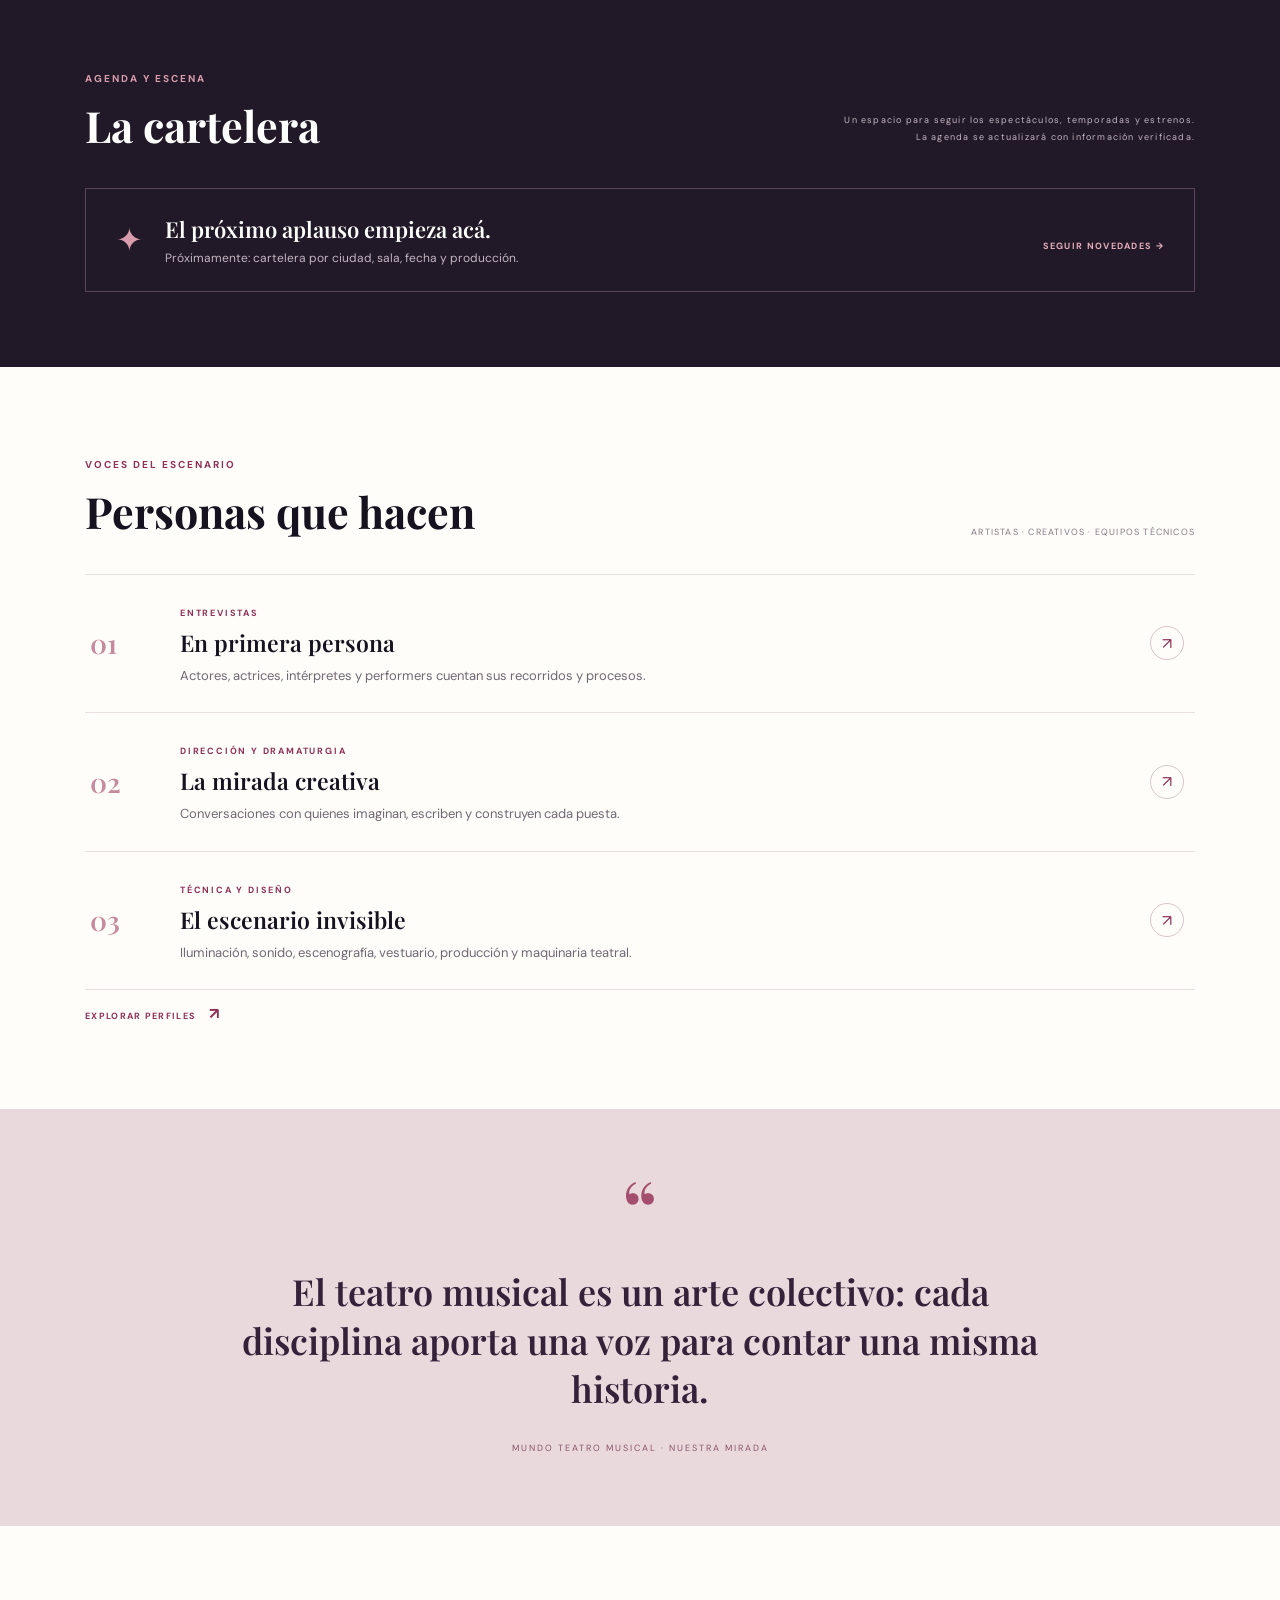
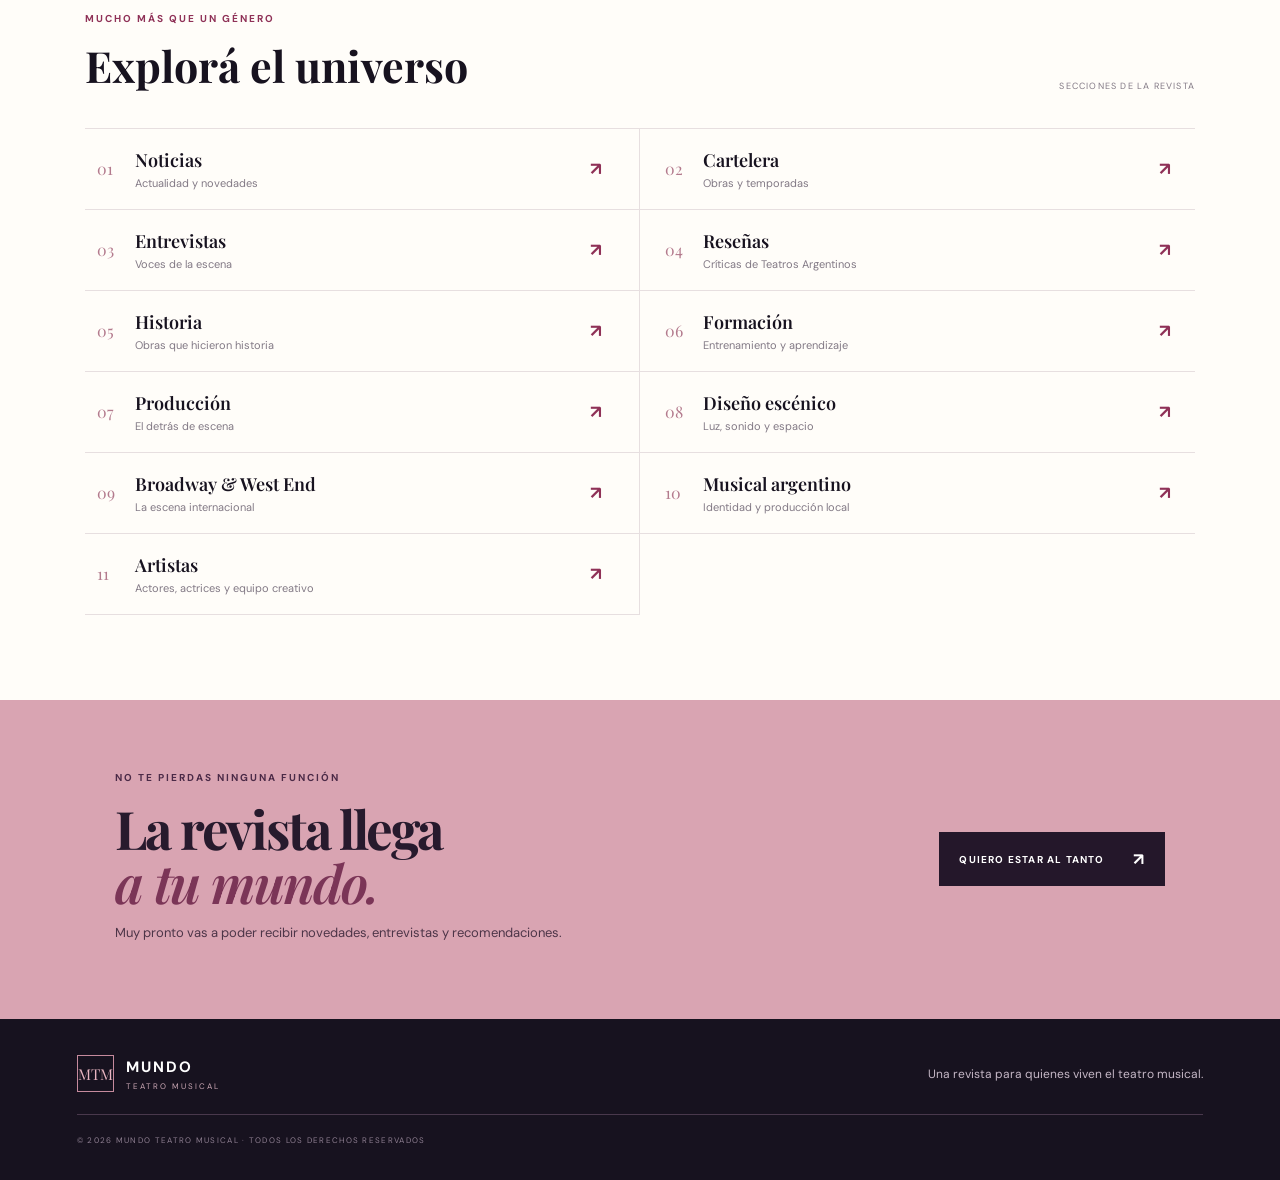
==== commit 54556b06: "Add artists link to site navigation" ====
--- a/index.html
+++ b/index.html
@@ -17,7 +17,7 @@
     <a class="brand" href="#inicio" aria-label="Mundo Teatro Musical, inicio"><span class="brand-mark">MTM</span><span><strong>MUNDO</strong><small>TEATRO MUSICAL</small></span></a>
     <button class="menu-toggle" id="menuToggle" aria-label="Abrir menú" aria-expanded="false">☰</button>
     <nav class="main-nav" id="mainNav">
-      <a href="#actualidad">Actualidad</a><a href="cartelera.html">Cartelera</a><a href="#entrevistas">Entrevistas</a><a href="resenas.html">Reseñas</a><a href="#universo">El universo musical</a>
+      <a href="actualidad.html">Actualidad</a><a href="cartelera.html">Cartelera</a><a href="artistas.html">Artistas</a><a href="#entrevistas">Entrevistas</a><a href="resenas.html">Reseñas</a><a href="#universo">El universo musical</a>
     </nav>
     <a class="header-link" href="#newsletter">SUMATE <span>↗</span></a>
   </header>
@@ -68,6 +68,7 @@
         <article class="people-card"><div class="people-number">02</div><div><span class="category">DIRECCIÓN Y DRAMATURGIA</span><h3>La mirada creativa</h3><p>Conversaciones con quienes imaginan, escriben y construyen cada puesta.</p></div><span class="arrow-round">↗</span></article>
         <article class="people-card"><div class="people-number">03</div><div><span class="category">TÉCNICA Y DISEÑO</span><h3>El escenario invisible</h3><p>Iluminación, sonido, escenografía, vestuario, producción y maquinaria teatral.</p></div><span class="arrow-round">↗</span></article>
       </div>
+      <a class="text-link" href="artistas.html">EXPLORAR PERFILES <span>↗</span></a>
     </section>
 
     <section class="quote-band" id="criticas"><span class="quote-mark">“</span><blockquote>El teatro musical es un arte colectivo: cada disciplina aporta una voz para contar una misma historia.</blockquote><span class="quote-credit">MUNDO TEATRO MUSICAL · NUESTRA MIRADA</span></section>
@@ -75,7 +76,7 @@
     <section class="section-wrap universe" id="universo">
       <div class="section-heading"><div><span class="eyebrow">MUCHO MÁS QUE UN GÉNERO</span><h2>Explorá el universo</h2></div><span class="section-note">SECCIONES DE LA REVISTA</span></div>
       <div class="topic-grid">
-        <a href="#actualidad"><span>01</span><strong>Noticias</strong><small>Actualidad y novedades</small><b>↗</b></a>
+        <a href="actualidad.html"><span>01</span><strong>Noticias</strong><small>Actualidad y novedades</small><b>↗</b></a>
         <a href="#cartelera"><span>02</span><strong>Cartelera</strong><small>Obras y temporadas</small><b>↗</b></a>
         <a href="#entrevistas"><span>03</span><strong>Entrevistas</strong><small>Voces de la escena</small><b>↗</b></a>
         <a href="resenas.html"><span>04</span><strong>Reseñas</strong><small>Críticas de Teatros Argentinos</small><b>↗</b></a>
@@ -85,6 +86,7 @@
         <a href="#universo"><span>08</span><strong>Diseño escénico</strong><small>Luz, sonido y espacio</small><b>↗</b></a>
         <a href="#universo"><span>09</span><strong>Broadway & West End</strong><small>La escena internacional</small><b>↗</b></a>
         <a href="#universo"><span>10</span><strong>Musical argentino</strong><small>Identidad y producción local</small><b>↗</b></a>
+        <a href="artistas.html"><span>11</span><strong>Artistas</strong><small>Actores, actrices y equipo creativo</small><b>↗</b></a>
       </div>
     </section>
 
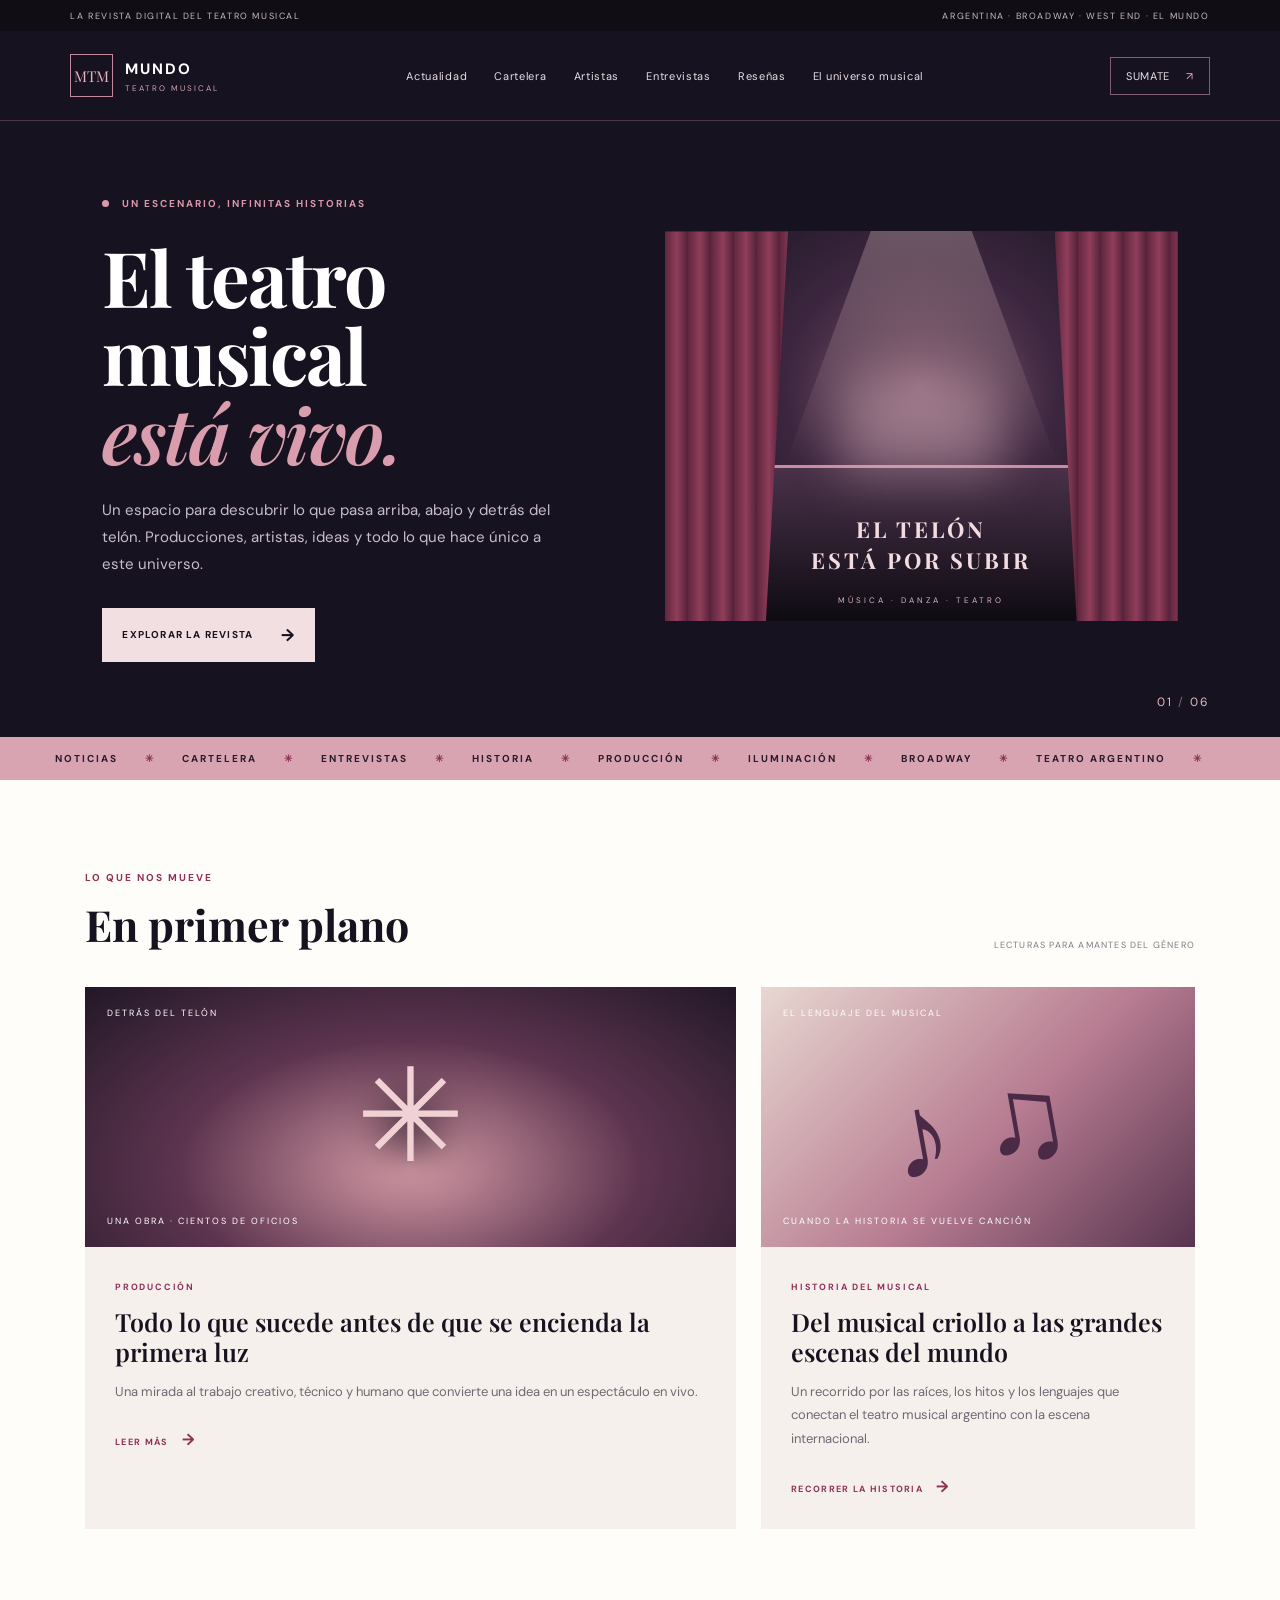
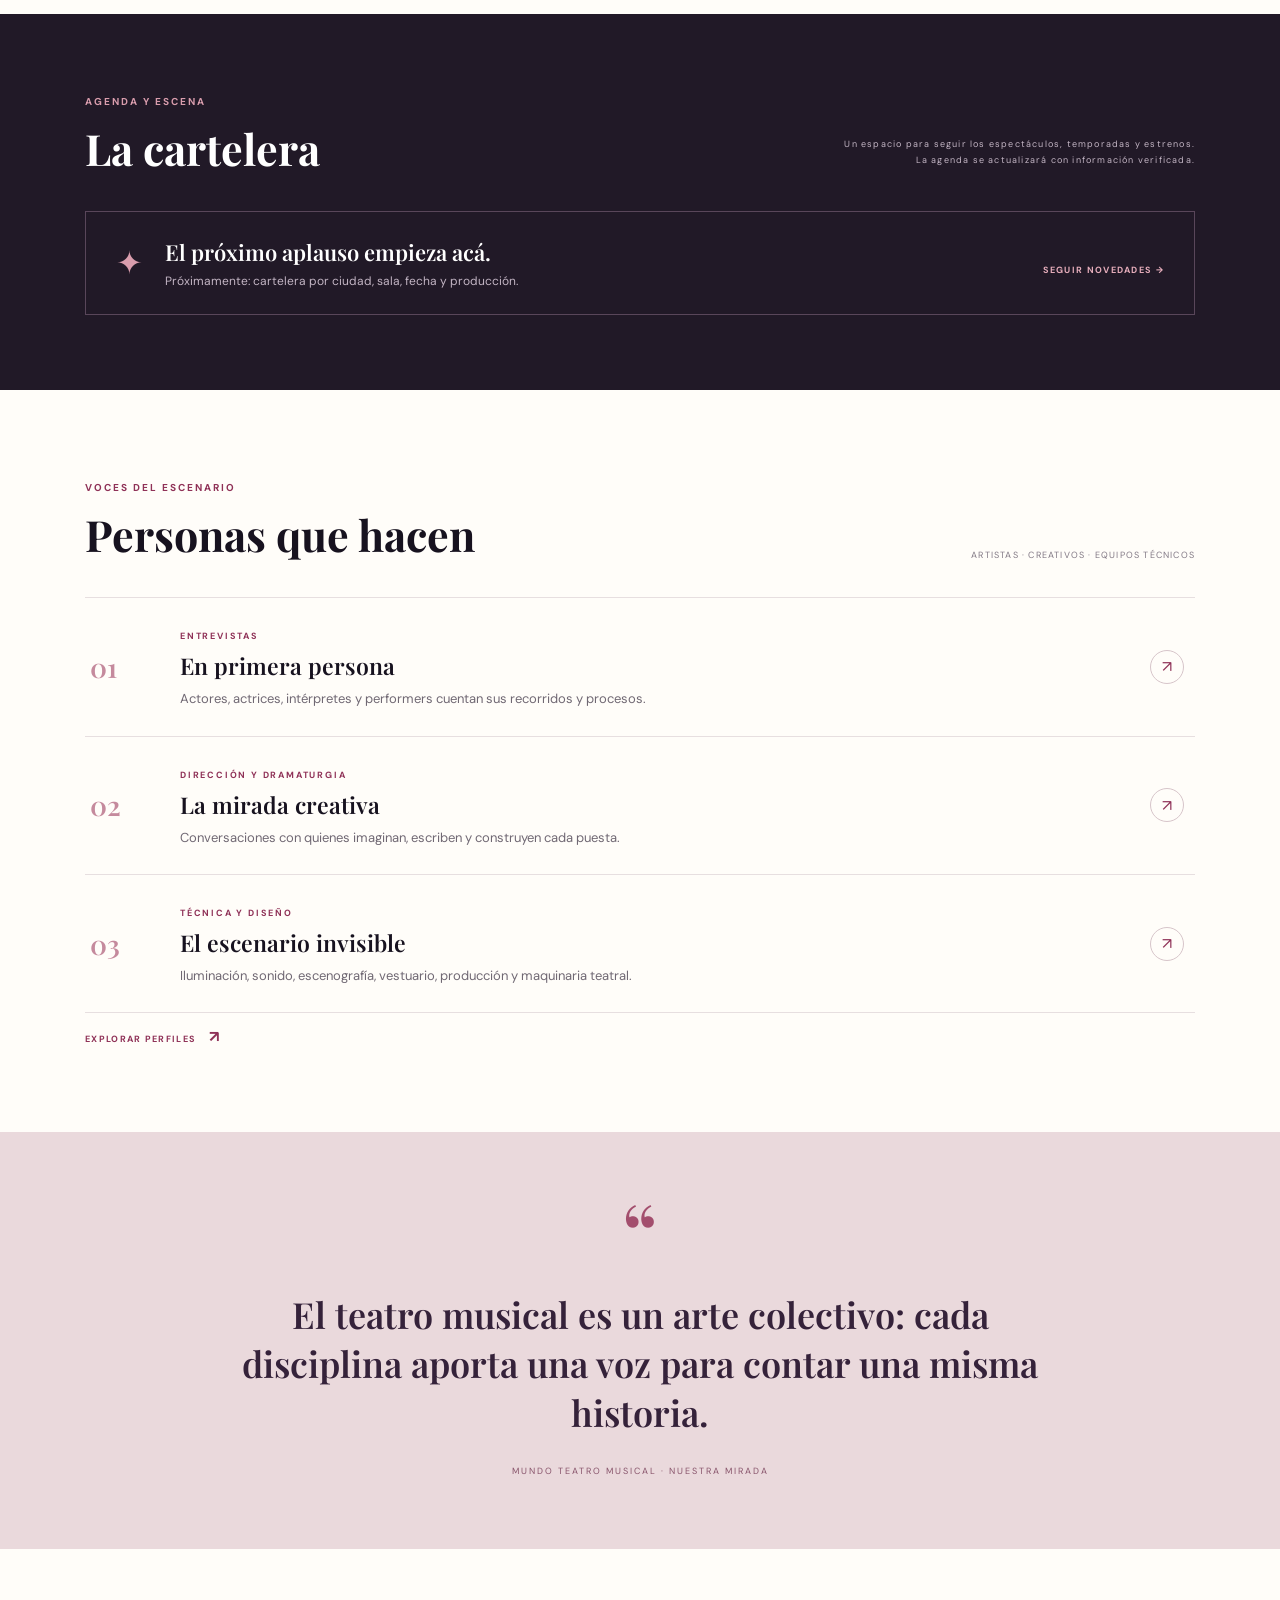
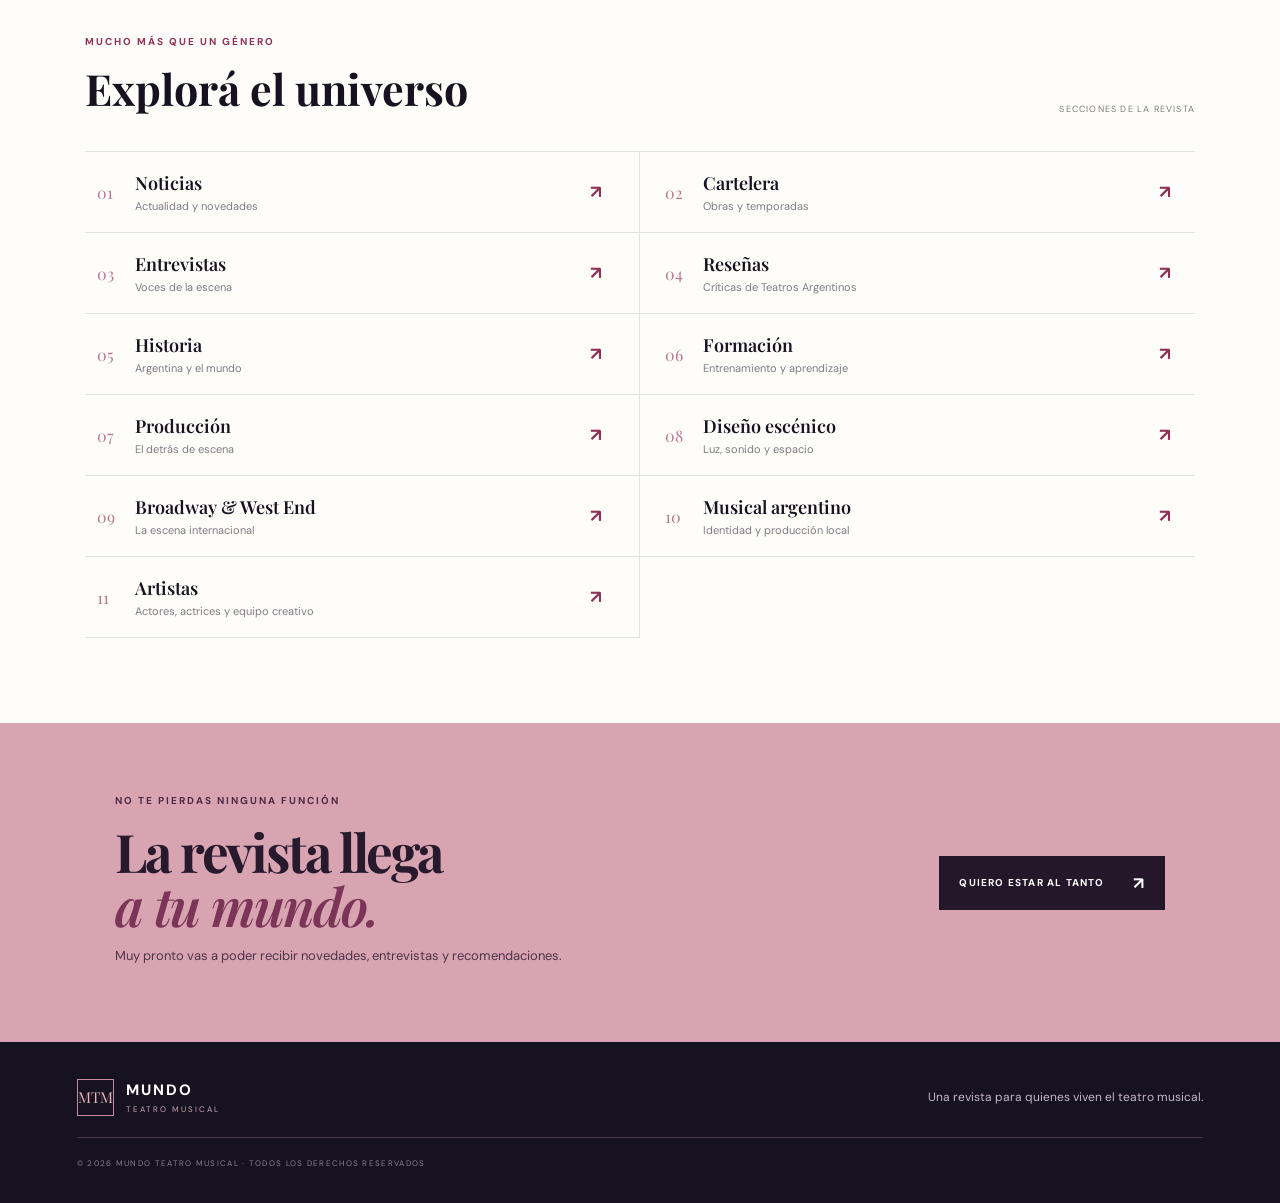
==== commit aff61cd1: "Integrar Historia en la portada del blog" ====
--- a/index.html
+++ b/index.html
@@ -49,7 +49,7 @@
         </article>
         <article class="feature-card secondary-feature">
           <div class="feature-visual visual-notes"><span class="visual-label">EL LENGUAJE DEL MUSICAL</span><div class="music-notes">♪ ♫</div><span class="visual-bottom">CUANDO LA HISTORIA SE VUELVE CANCIÓN</span></div>
-          <div class="feature-text"><span class="category">HISTORIA Y LENGUAJE</span><h3>¿Qué hace que una historia necesite ser contada cantando?</h3><p>Claves para entender el lenguaje narrativo del teatro musical y su potencia expresiva.</p><a href="#universo" class="text-link">LEER MÁS <span>→</span></a></div>
+          <div class="feature-text"><span class="category">HISTORIA DEL MUSICAL</span><h3>Del musical criollo a las grandes escenas del mundo</h3><p>Un recorrido por las raíces, los hitos y los lenguajes que conectan el teatro musical argentino con la escena internacional.</p><a href="articulos/historia-del-teatro-musical.html" class="text-link">RECORRER LA HISTORIA <span>→</span></a></div>
         </article>
       </div>
     </section>
@@ -80,7 +80,7 @@
         <a href="#cartelera"><span>02</span><strong>Cartelera</strong><small>Obras y temporadas</small><b>↗</b></a>
         <a href="#entrevistas"><span>03</span><strong>Entrevistas</strong><small>Voces de la escena</small><b>↗</b></a>
         <a href="resenas.html"><span>04</span><strong>Reseñas</strong><small>Críticas de Teatros Argentinos</small><b>↗</b></a>
-        <a href="#universo"><span>05</span><strong>Historia</strong><small>Obras que hicieron historia</small><b>↗</b></a>
+        <a href="articulos/historia-del-teatro-musical.html"><span>05</span><strong>Historia</strong><small>Argentina y el mundo</small><b>↗</b></a>
         <a href="#universo"><span>06</span><strong>Formación</strong><small>Entrenamiento y aprendizaje</small><b>↗</b></a>
         <a href="#universo"><span>07</span><strong>Producción</strong><small>El detrás de escena</small><b>↗</b></a>
         <a href="#universo"><span>08</span><strong>Diseño escénico</strong><small>Luz, sonido y espacio</small><b>↗</b></a>
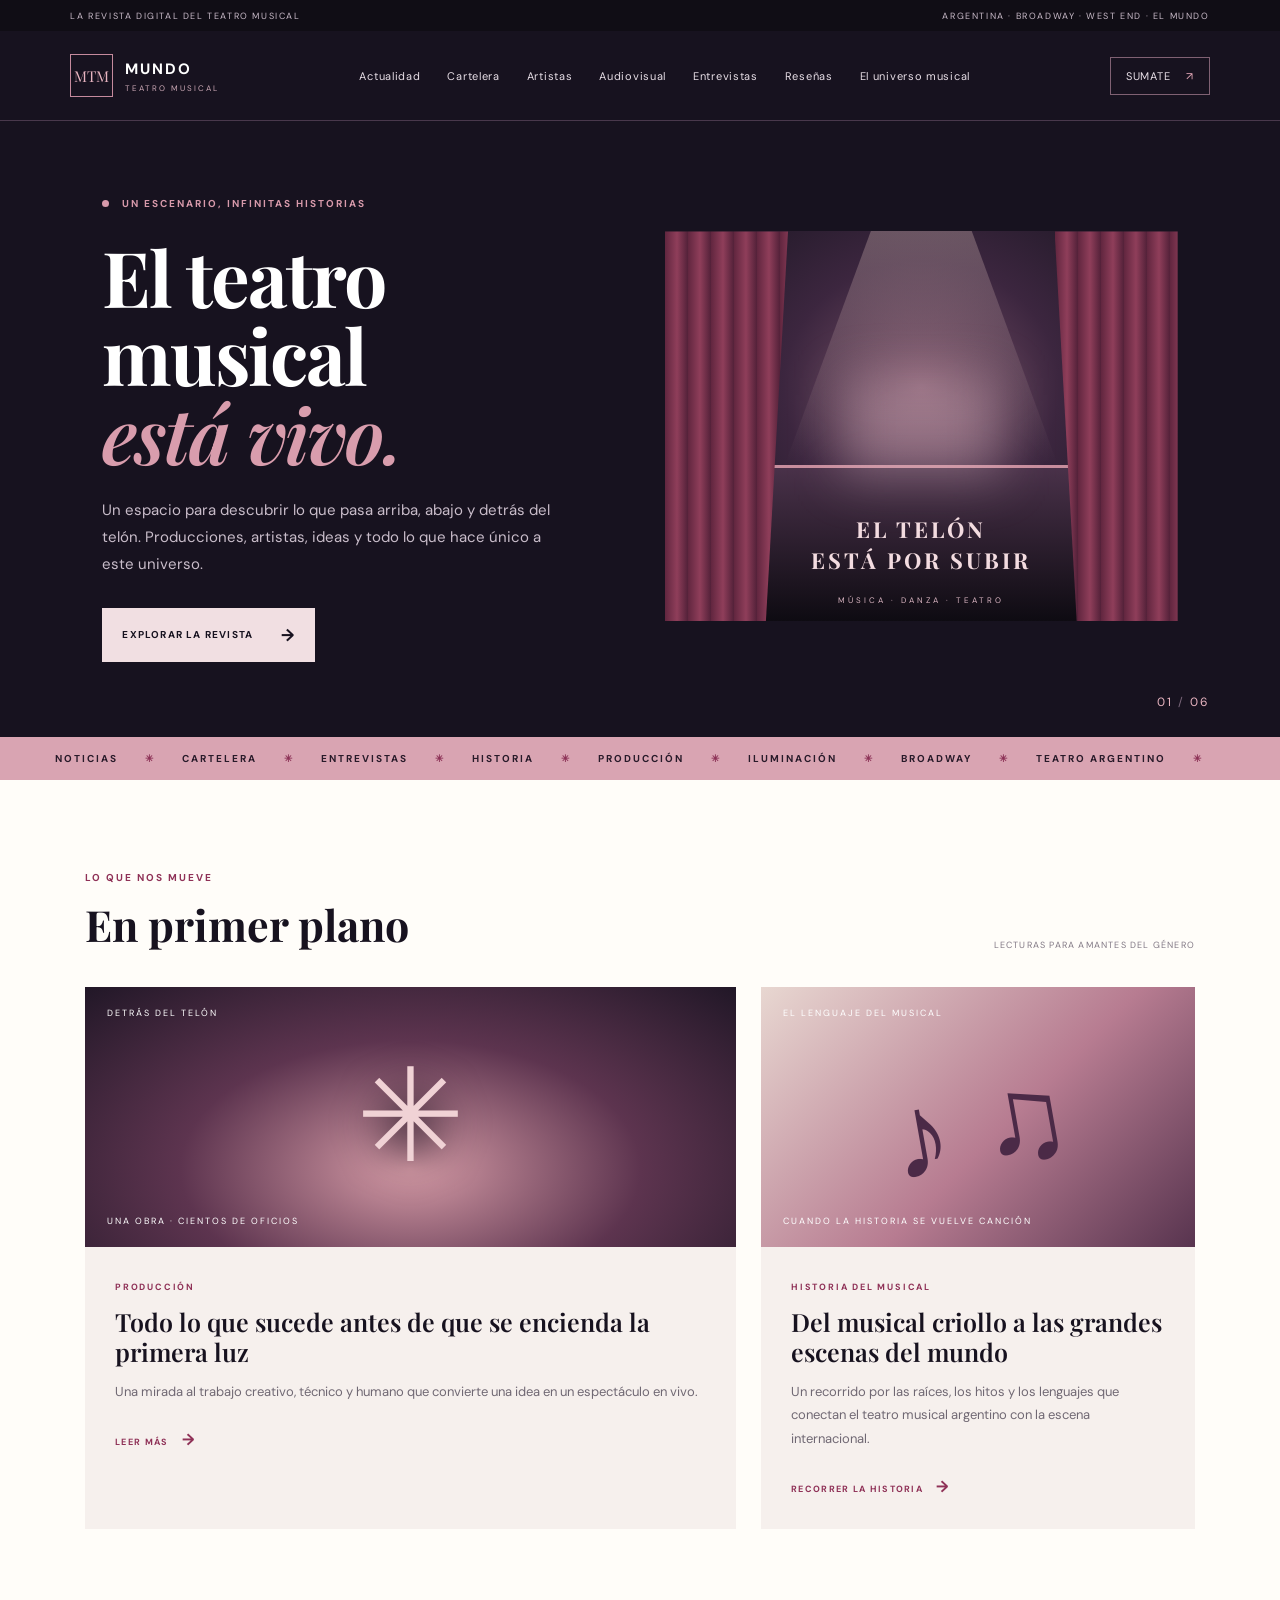
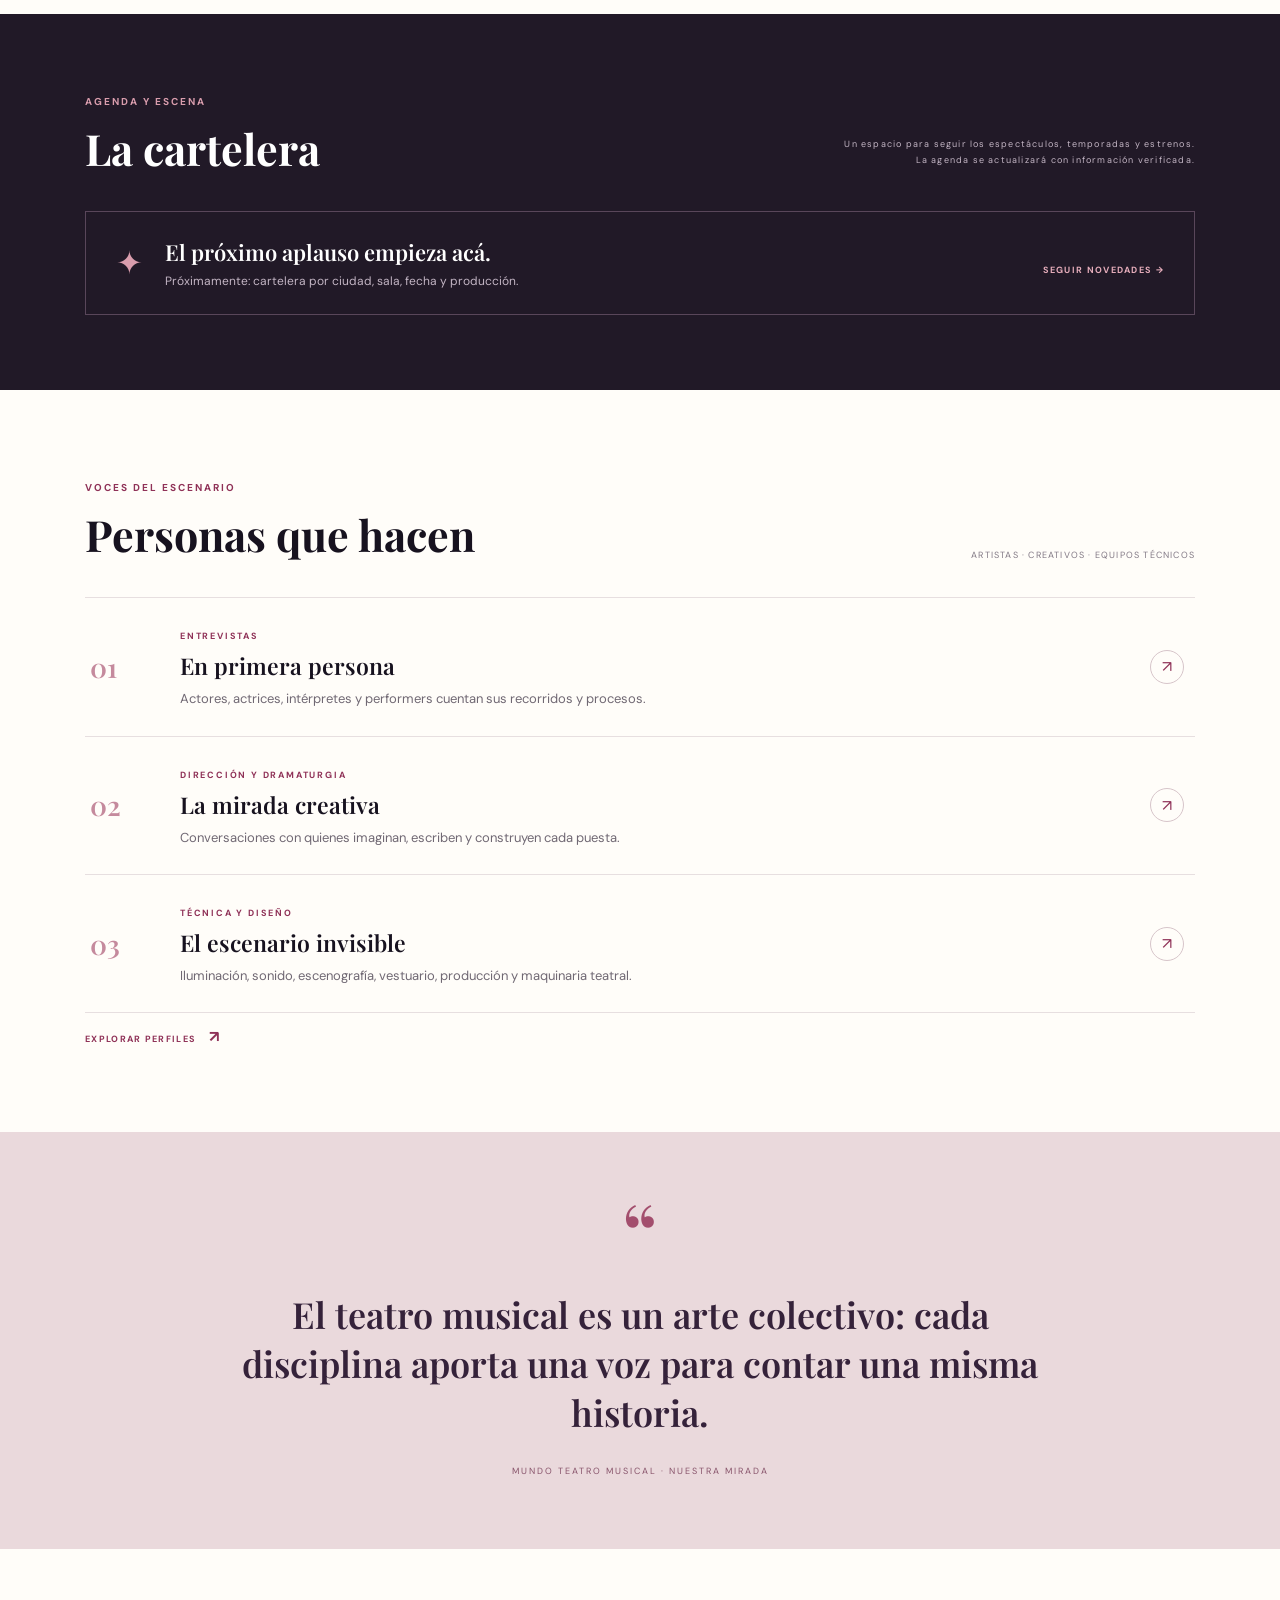
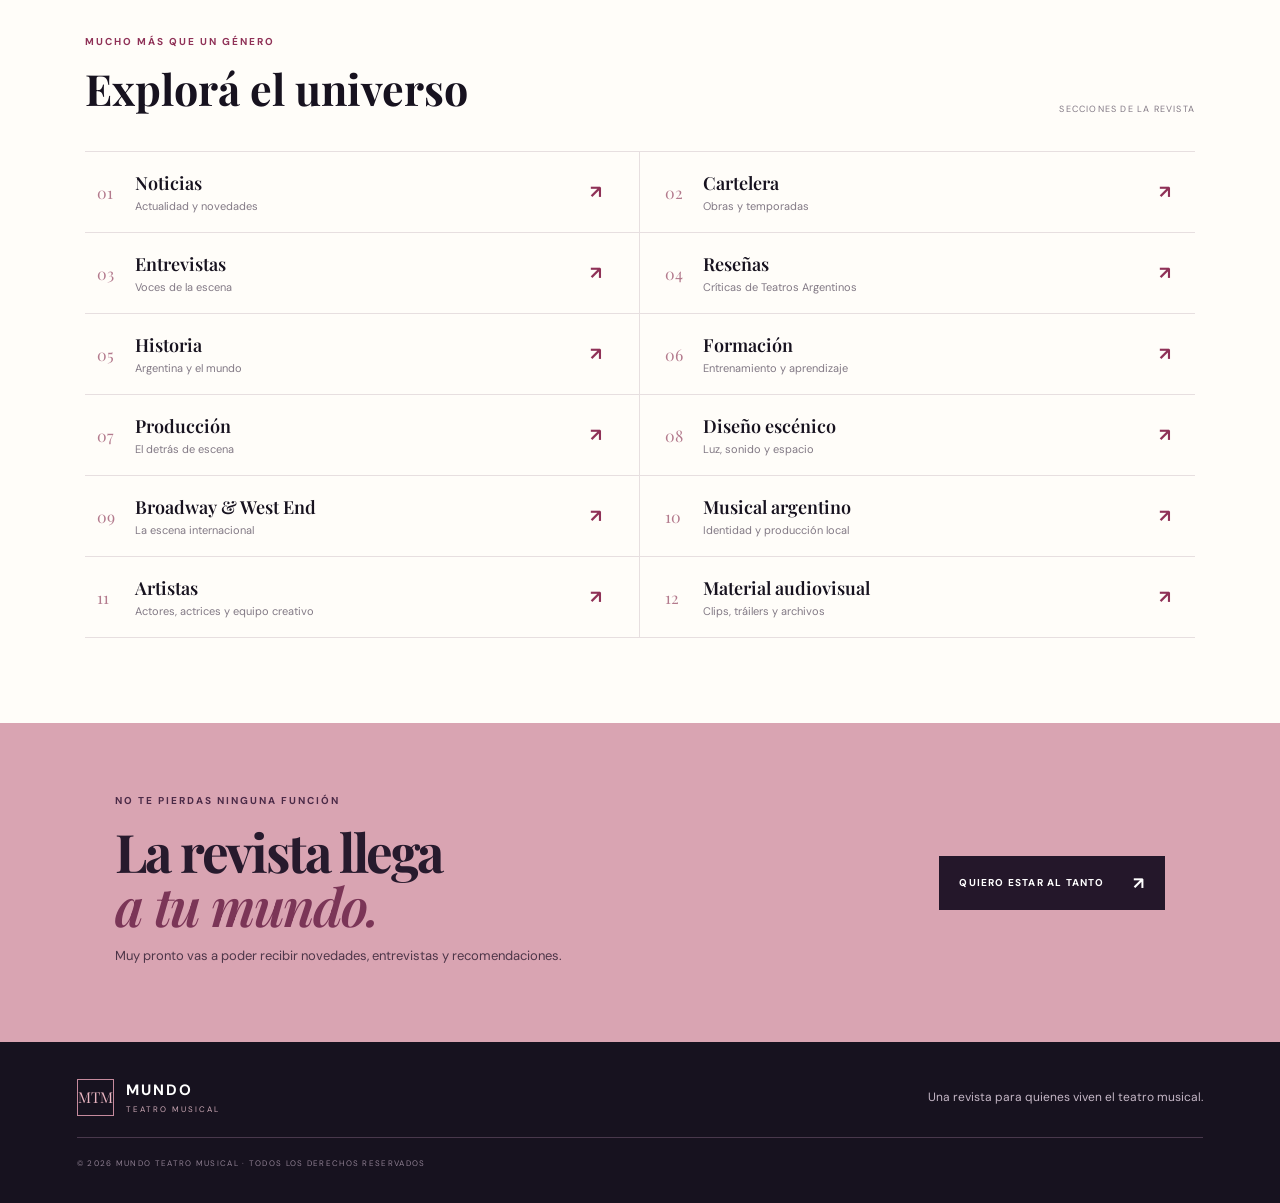
==== commit c62de166: "Add audiovisual collection module" ====
--- a/index.html
+++ b/index.html
@@ -17,7 +17,7 @@
     <a class="brand" href="#inicio" aria-label="Mundo Teatro Musical, inicio"><span class="brand-mark">MTM</span><span><strong>MUNDO</strong><small>TEATRO MUSICAL</small></span></a>
     <button class="menu-toggle" id="menuToggle" aria-label="Abrir menú" aria-expanded="false">☰</button>
     <nav class="main-nav" id="mainNav">
-      <a href="actualidad.html">Actualidad</a><a href="cartelera.html">Cartelera</a><a href="artistas.html">Artistas</a><a href="#entrevistas">Entrevistas</a><a href="resenas.html">Reseñas</a><a href="#universo">El universo musical</a>
+      <a href="actualidad.html">Actualidad</a><a href="cartelera.html">Cartelera</a><a href="artistas.html">Artistas</a><a href="audiovisuales.html">Audiovisual</a><a href="#entrevistas">Entrevistas</a><a href="resenas.html">Reseñas</a><a href="#universo">El universo musical</a>
     </nav>
     <a class="header-link" href="#newsletter">SUMATE <span>↗</span></a>
   </header>
@@ -87,6 +87,7 @@
         <a href="#universo"><span>09</span><strong>Broadway & West End</strong><small>La escena internacional</small><b>↗</b></a>
         <a href="#universo"><span>10</span><strong>Musical argentino</strong><small>Identidad y producción local</small><b>↗</b></a>
         <a href="artistas.html"><span>11</span><strong>Artistas</strong><small>Actores, actrices y equipo creativo</small><b>↗</b></a>
+        <a href="audiovisuales.html"><span>12</span><strong>Material audiovisual</strong><small>Clips, tráilers y archivos</small><b>↗</b></a>
       </div>
     </section>
 
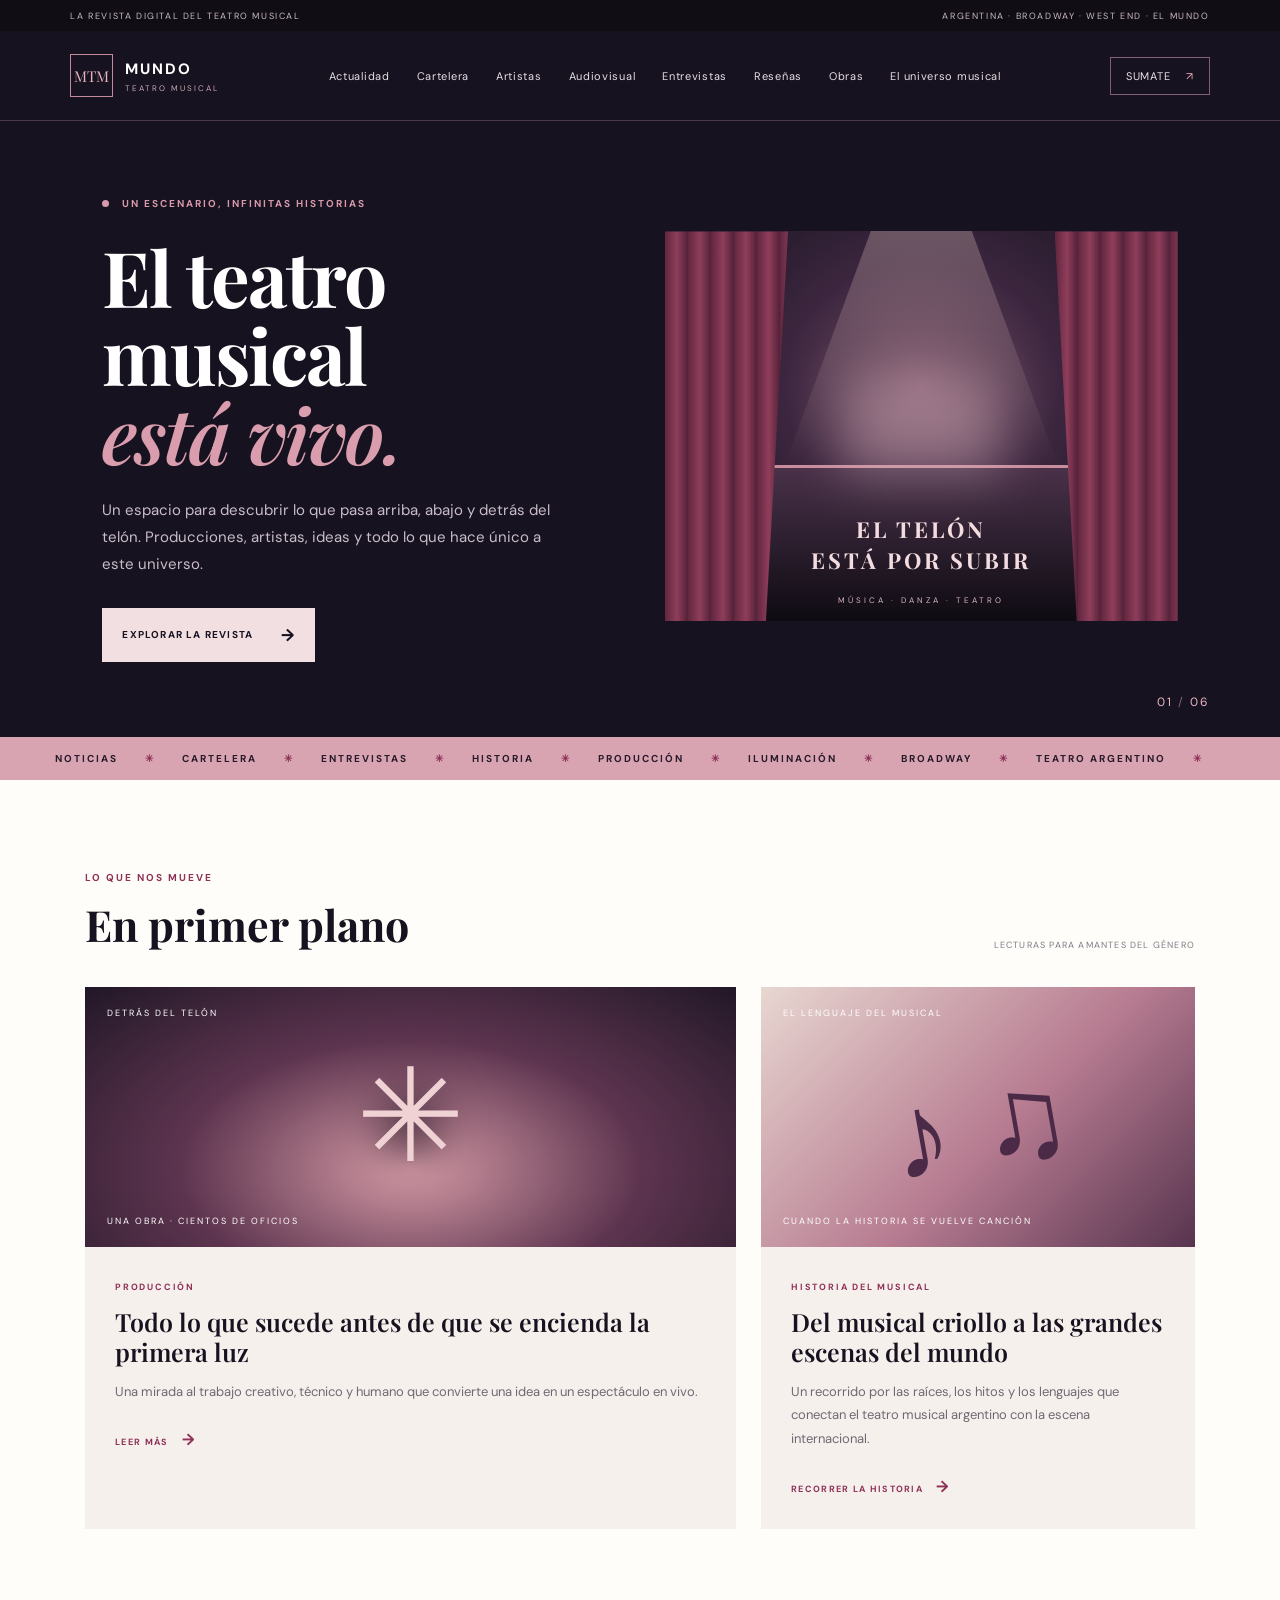
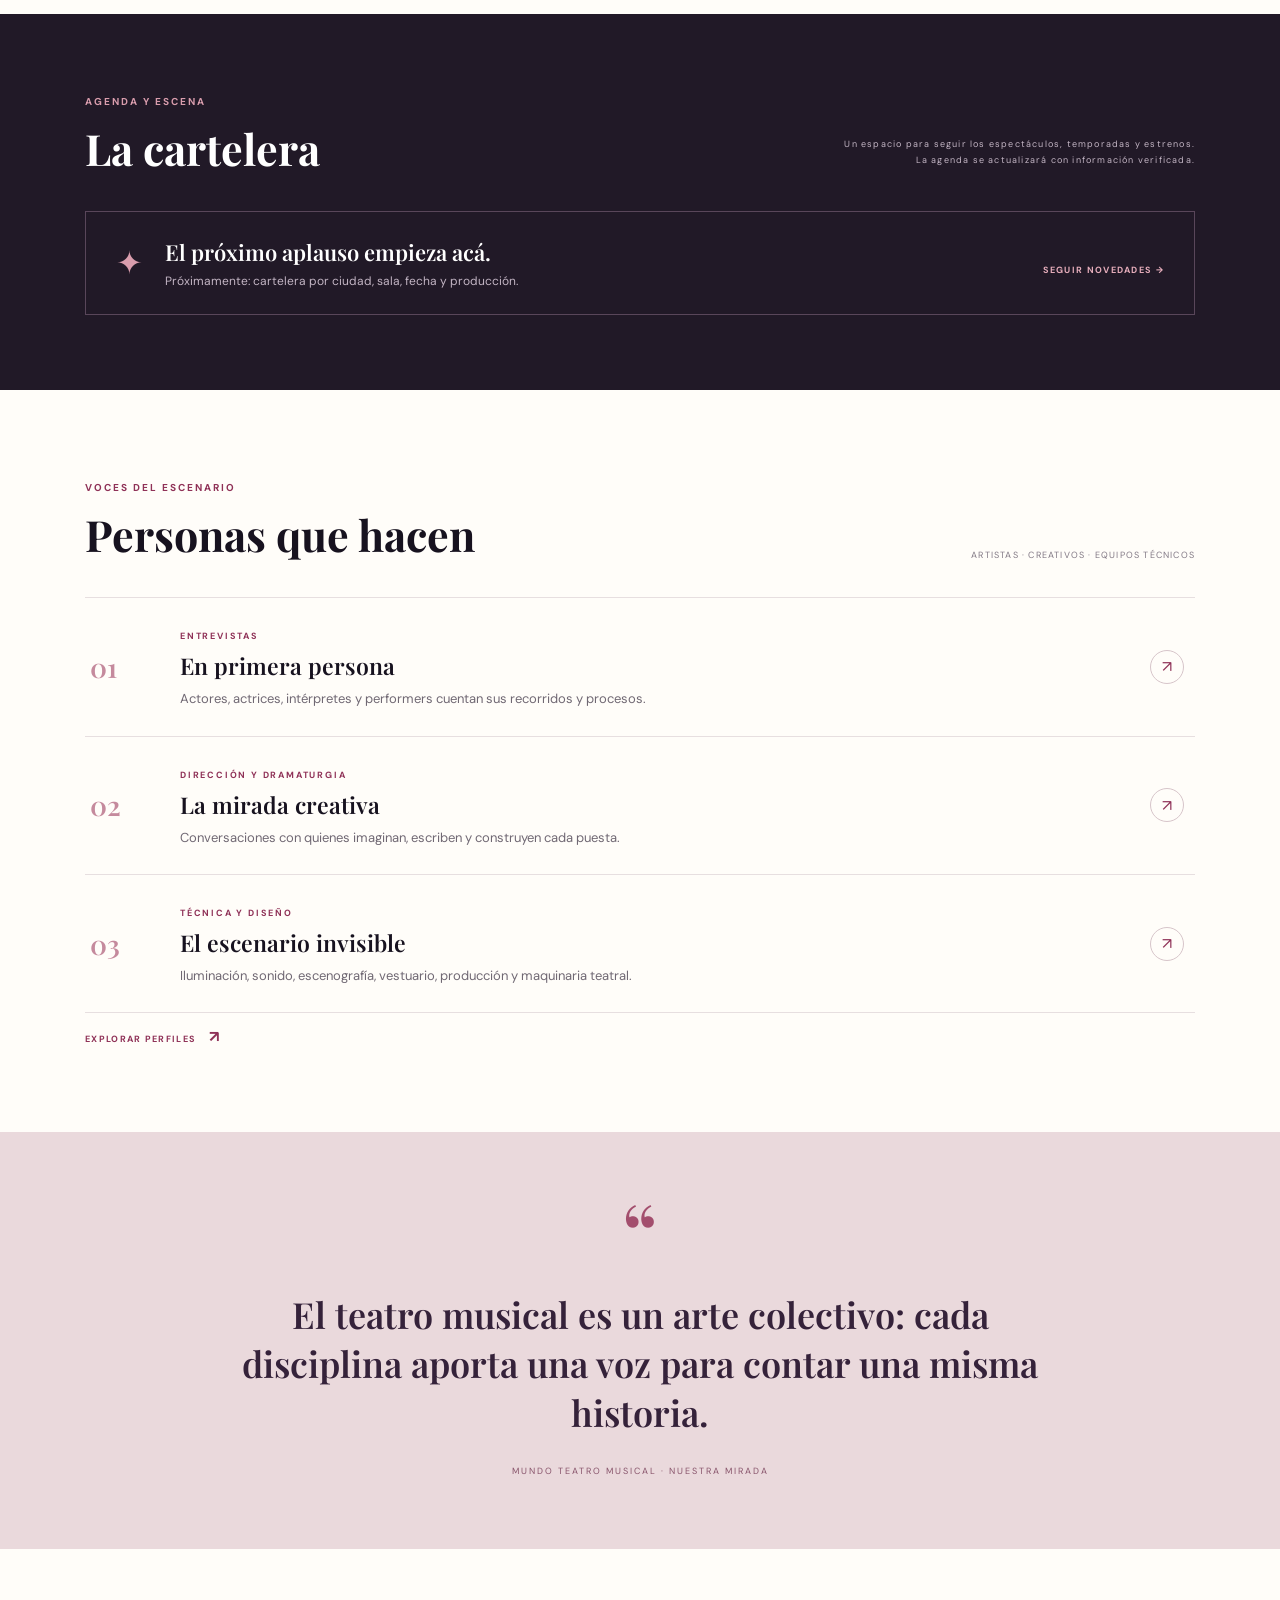
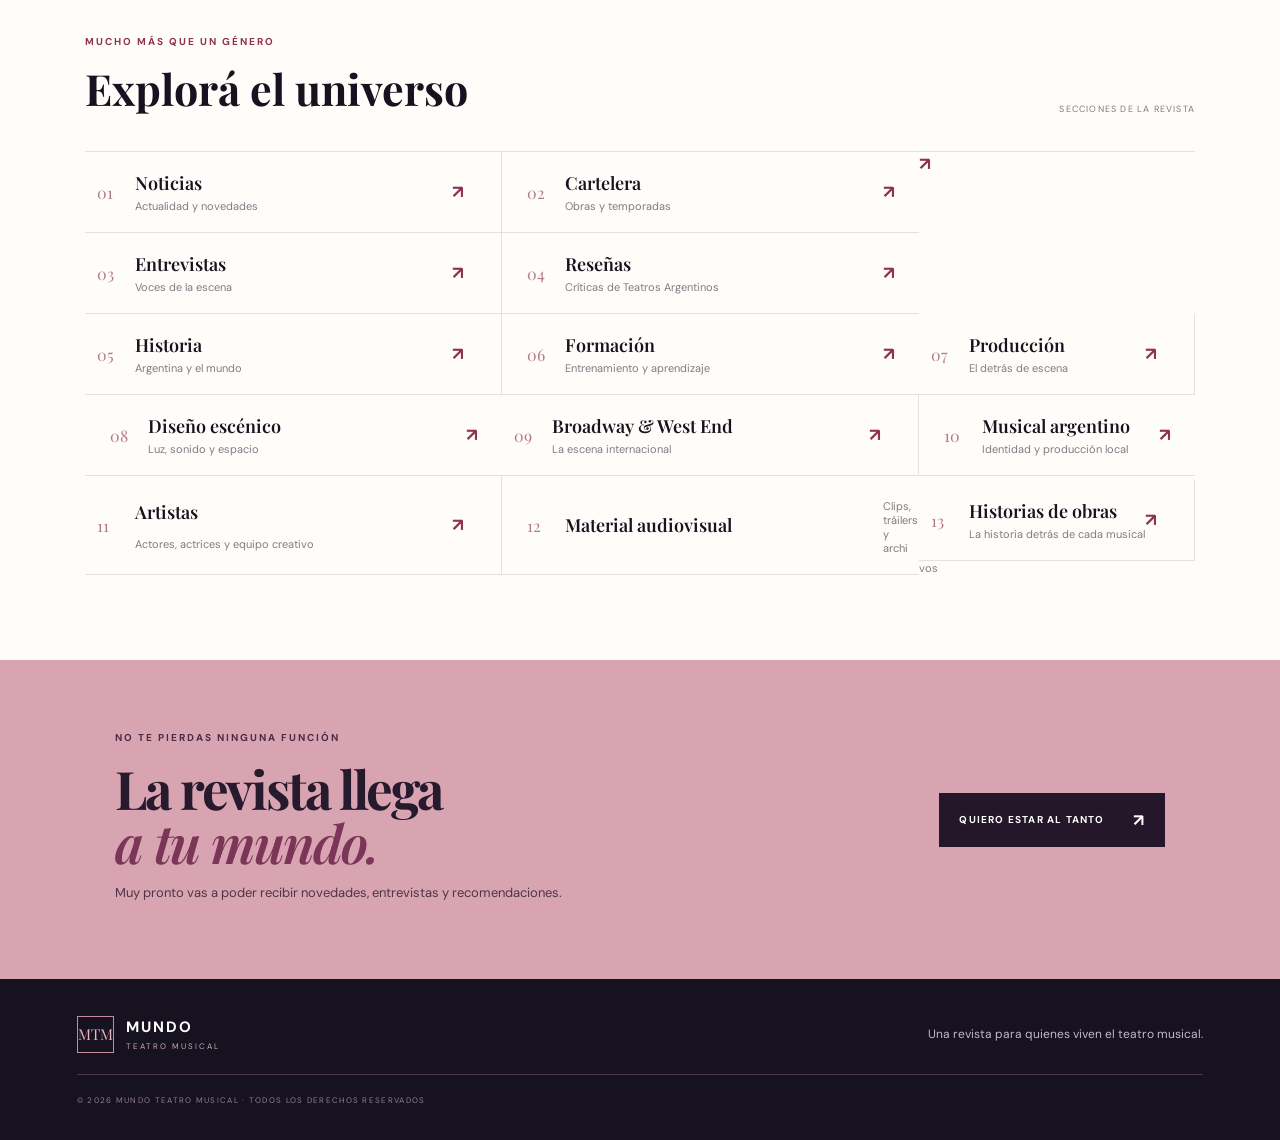
==== commit 1642888d: "Add work history module with Dear Evan Hansen" ====
--- a/index.html
+++ b/index.html
@@ -17,7 +17,7 @@
     <a class="brand" href="#inicio" aria-label="Mundo Teatro Musical, inicio"><span class="brand-mark">MTM</span><span><strong>MUNDO</strong><small>TEATRO MUSICAL</small></span></a>
     <button class="menu-toggle" id="menuToggle" aria-label="Abrir menú" aria-expanded="false">☰</button>
     <nav class="main-nav" id="mainNav">
-      <a href="actualidad.html">Actualidad</a><a href="cartelera.html">Cartelera</a><a href="artistas.html">Artistas</a><a href="audiovisuales.html">Audiovisual</a><a href="#entrevistas">Entrevistas</a><a href="resenas.html">Reseñas</a><a href="#universo">El universo musical</a>
+      <a href="actualidad.html">Actualidad</a><a href="cartelera.html">Cartelera</a><a href="artistas.html">Artistas</a><a href="audiovisuales.html">Audiovisual</a><a href="#entrevistas">Entrevistas</a><a href="resenas.html">Reseñas</a><a href="obras.html">Obras</a><a href="#universo">El universo musical</a>
     </nav>
     <a class="header-link" href="#newsletter">SUMATE <span>↗</span></a>
   </header>
@@ -87,7 +87,9 @@
         <a href="#universo"><span>09</span><strong>Broadway & West End</strong><small>La escena internacional</small><b>↗</b></a>
         <a href="#universo"><span>10</span><strong>Musical argentino</strong><small>Identidad y producción local</small><b>↗</b></a>
         <a href="artistas.html"><span>11</span><strong>Artistas</strong><small>Actores, actrices y equipo creativo</small><b>↗</b></a>
-        <a href="audiovisuales.html"><span>12</span><strong>Material audiovisual</strong><small>Clips, tráilers y archivos</small><b>↗</b></a>
+        <a href="audiovisuales.html"><span>12</span><strong>Material audiovisual</strong><small>Clips, tráilers y archi
+        <a href="obras.html"><span>13</span><strong>Historias de obras</strong><small>La historia detrás de cada musical</small><b>↗</b></a>
+      vos</small><b>↗</b></a>
       </div>
     </section>
 
